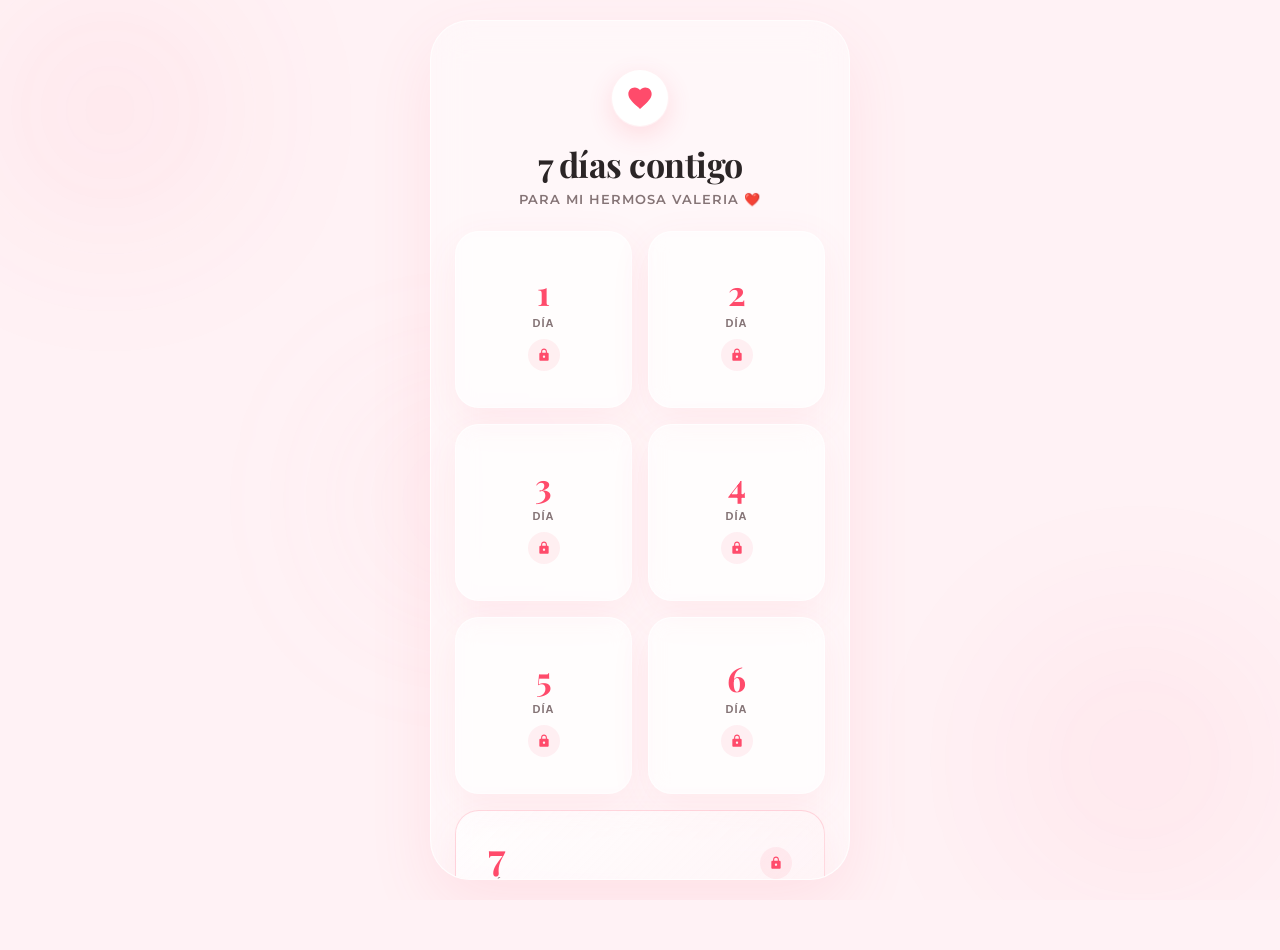
==== index.html @ 5f26fb50 "intento de despliegue" ====
<!DOCTYPE html>
<html lang="es">
<head>
    <meta charset="UTF-8">
    <meta name="viewport" content="width=device-width, initial-scale=1.0, maximum-scale=1.0, user-scalable=no">
    <meta name="description" content="Un rincón especial de 7 días contigo para mi hermosa Valeria. Un viaje lleno de amor, recuerdos y detalles mágicos.">
    <title>7 Días Contigo - Para Valeria ❤️</title>
    
    <!-- Google Fonts: Montserrat para texto limpio, Playfair Display para títulos elegantes, Dancing Script para toque manuscrito romántico -->
    <link rel="preconnect" href="https://fonts.googleapis.com">
    <link rel="preconnect" href="https://fonts.gstatic.com" crossorigin>
    <link href="https://fonts.googleapis.com/css2?family=Dancing+Script:wght@500;700&family=Montserrat:wght@300;400;500;600;700&family=Playfair+Display:ital,wght@0,500;0,700;1,400&display=swap" rel="stylesheet">
    
    <!-- Estilos CSS -->
    <link rel="stylesheet" href="amor.css">
</head>
<body>
    <!-- Efectos decorativos de fondo (brumas y luces de ambiente romántico) -->
    <div class="bg-glow bg-glow-1"></div>
    <div class="bg-glow bg-glow-2"></div>
    <div class="bg-glow bg-glow-3"></div>

    <!-- Contenedor Principal (Simula un dispositivo iPhone/Android centrado en pantallas de PC) -->
    <main class="app-container" id="app-container">
        
        <!-- VISTA PRINCIPAL: MENÚ DE TARJETAS -->
        <section id="main-view" class="view active">
            <!-- Encabezado Principal -->
            <header class="app-header">
                <div class="header-heart-badge" id="header-heart-trigger">
                    <svg viewBox="0 0 24 24" class="pulse-heart" aria-label="Corazón palpitante">
                        <path d="M12 21.35l-1.45-1.32C5.4 15.36 2 12.28 2 8.5 2 5.42 4.42 3 7.5 3c1.74 0 3.41.81 4.5 2.09C13.09 3.81 14.76 3 16.5 3 19.58 3 22 5.42 22 8.5c0 3.78-3.4 6.86-8.55 11.54L12 21.35z"/>
                    </svg>
                </div>
                <h1 class="app-title">7 días contigo</h1>
                <p class="app-subtitle">Para mi hermosa Valeria ❤️</p>
            </header>

            <!-- Cuadrícula de Tarjetas de los Días -->
            <div class="days-grid" id="days-grid">
                <!-- Las tarjetas se generan o controlan desde app.js para gestionar el desbloqueo -->
                
                <!-- Tarjeta Día 1 -->
                <button class="day-card" data-day="1" id="card-day-1" aria-label="Abrir Día 1">
                    <span class="day-number">1</span>
                    <span class="day-label">Día</span>
                    <div class="lock-indicator">
                        <svg viewBox="0 0 24 24" class="icon-lock">
                            <path d="M18 8h-1V6c0-2.76-2.24-5-5-5S7 3.24 7 6v2H6c-1.1 0-2 .9-2 2v10c0 1.1.9 2 2 2h12c1.1 0 2-.9 2-2V10c0-1.1-.9-2-2-2zm-6 9c-1.1 0-2-.9-2-2s.9-2 2-2 2 .9 2 2-.9 2-2 2zm3.1-9H8.9V6c0-1.71 1.39-3.1 3.1-3.1 1.71 0 3.1 1.39 3.1 3.1v2z"/>
                        </svg>
                    </div>
                </button>

                <!-- Tarjeta Día 2 -->
                <button class="day-card" data-day="2" id="card-day-2" aria-label="Abrir Día 2">
                    <span class="day-number">2</span>
                    <span class="day-label">Día</span>
                    <div class="lock-indicator">
                        <svg viewBox="0 0 24 24" class="icon-lock">
                            <path d="M18 8h-1V6c0-2.76-2.24-5-5-5S7 3.24 7 6v2H6c-1.1 0-2 .9-2 2v10c0 1.1.9 2 2 2h12c1.1 0 2-.9 2-2V10c0-1.1-.9-2-2-2zm-6 9c-1.1 0-2-.9-2-2s.9-2 2-2 2 .9 2 2-.9 2-2 2zm3.1-9H8.9V6c0-1.71 1.39-3.1 3.1-3.1 1.71 0 3.1 1.39 3.1 3.1v2z"/>
                        </svg>
                    </div>
                </button>

                <!-- Tarjeta Día 3 -->
                <button class="day-card" data-day="3" id="card-day-3" aria-label="Abrir Día 3">
                    <span class="day-number">3</span>
                    <span class="day-label">Día</span>
                    <div class="lock-indicator">
                        <svg viewBox="0 0 24 24" class="icon-lock">
                            <path d="M18 8h-1V6c0-2.76-2.24-5-5-5S7 3.24 7 6v2H6c-1.1 0-2 .9-2 2v10c0 1.1.9 2 2 2h12c1.1 0 2-.9 2-2V10c0-1.1-.9-2-2-2zm-6 9c-1.1 0-2-.9-2-2s.9-2 2-2 2 .9 2 2-.9 2-2 2zm3.1-9H8.9V6c0-1.71 1.39-3.1 3.1-3.1 1.71 0 3.1 1.39 3.1 3.1v2z"/>
                        </svg>
                    </div>
                </button>

                <!-- Tarjeta Día 4 -->
                <button class="day-card" data-day="4" id="card-day-4" aria-label="Abrir Día 4">
                    <span class="day-number">4</span>
                    <span class="day-label">Día</span>
                    <div class="lock-indicator">
                        <svg viewBox="0 0 24 24" class="icon-lock">
                            <path d="M18 8h-1V6c0-2.76-2.24-5-5-5S7 3.24 7 6v2H6c-1.1 0-2 .9-2 2v10c0 1.1.9 2 2 2h12c1.1 0 2-.9 2-2V10c0-1.1-.9-2-2-2zm-6 9c-1.1 0-2-.9-2-2s.9-2 2-2 2 .9 2 2-.9 2-2 2zm3.1-9H8.9V6c0-1.71 1.39-3.1 3.1-3.1 1.71 0 3.1 1.39 3.1 3.1v2z"/>
                        </svg>
                    </div>
                </button>

                <!-- Tarjeta Día 5 -->
                <button class="day-card" data-day="5" id="card-day-5" aria-label="Abrir Día 5">
                    <span class="day-number">5</span>
                    <span class="day-label">Día</span>
                    <div class="lock-indicator">
                        <svg viewBox="0 0 24 24" class="icon-lock">
                            <path d="M18 8h-1V6c0-2.76-2.24-5-5-5S7 3.24 7 6v2H6c-1.1 0-2 .9-2 2v10c0 1.1.9 2 2 2h12c1.1 0 2-.9 2-2V10c0-1.1-.9-2-2-2zm-6 9c-1.1 0-2-.9-2-2s.9-2 2-2 2 .9 2 2-.9 2-2 2zm3.1-9H8.9V6c0-1.71 1.39-3.1 3.1-3.1 1.71 0 3.1 1.39 3.1 3.1v2z"/>
                        </svg>
                    </div>
                </button>

                <!-- Tarjeta Día 6 -->
                <button class="day-card" data-day="6" id="card-day-6" aria-label="Abrir Día 6">
                    <span class="day-number">6</span>
                    <span class="day-label">Día</span>
                    <div class="lock-indicator">
                        <svg viewBox="0 0 24 24" class="icon-lock">
                            <path d="M18 8h-1V6c0-2.76-2.24-5-5-5S7 3.24 7 6v2H6c-1.1 0-2 .9-2 2v10c0 1.1.9 2 2 2h12c1.1 0 2-.9 2-2V10c0-1.1-.9-2-2-2zm-6 9c-1.1 0-2-.9-2-2s.9-2 2-2 2 .9 2 2-.9 2-2 2zm3.1-9H8.9V6c0-1.71 1.39-3.1 3.1-3.1 1.71 0 3.1 1.39 3.1 3.1v2z"/>
                        </svg>
                    </div>
                </button>

                <!-- Tarjeta Día 7 (Diseño destacado de cierre) -->
                <button class="day-card day-card-featured" data-day="7" id="card-day-7" aria-label="Abrir Día Final">
                    <div class="featured-content">
                        <span class="day-number">7</span>
                        <span class="day-label">Día Final</span>
                    </div>
                    <div class="lock-indicator">
                        <svg viewBox="0 0 24 24" class="icon-lock">
                            <path d="M18 8h-1V6c0-2.76-2.24-5-5-5S7 3.24 7 6v2H6c-1.1 0-2 .9-2 2v10c0 1.1.9 2 2 2h12c1.1 0 2-.9 2-2V10c0-1.1-.9-2-2-2zm-6 9c-1.1 0-2-.9-2-2s.9-2 2-2 2 .9 2 2-.9 2-2 2zm3.1-9H8.9V6c0-1.71 1.39-3.1 3.1-3.1 1.71 0 3.1 1.39 3.1 3.1v2z"/>
                        </svg>
                    </div>
                </button>
            </div>

            <!-- Pie de página romántico -->
            <footer class="main-footer">
                <span>Hecho con ❤️ para ti</span>
            </footer>
        </section>

        <!-- SECCIONES PARA CADA DÍA (SISTEMA SPA) -->
        
        <!-- Día 1 -->
        <section id="day-1" class="view day-view" aria-labelledby="title-day-1">
            <header class="day-header">
                <button class="btn-back" data-target="main-view" aria-label="Volver al menú">
                    <svg viewBox="0 0 24 24" class="icon-chevron">
                        <path d="M15.41 7.41L14 6l-6 6 6 6 1.41-1.41L10.83 12z"/>
                    </svg>
                    <span>Volver</span>
                </button>
                <div class="day-header-number">Día 1</div>
            </header>
            <div class="day-content">
                <div class="glass-card">
                    <div class="decorative-heart">❤️</div>
                    <h2 class="day-content-title" id="title-day-1">Día 1</h2>
                    
                    <!-- Contenedor preparado para contenido futuro -->
                    <div class="custom-content">
                        <p class="quiz-intro">Responde bien las preguntas 💕</p>

                        <div class="quiz-question" data-question="1">
                            <p class="quiz-pregunta">1. ¿Qué día empezamos a hablar por Instagram?</p>
                            <div class="quiz-opciones">
                                <button class="quiz-option" data-value="a">A) 15 de junio</button>
                                <button class="quiz-option" data-value="b">B) 22 de mayo</button>
                                <button class="quiz-option" data-value="c">C) 3 de abril</button>
                            </div>
                        </div>

                        <div class="quiz-question" data-question="2">
                            <p class="quiz-pregunta">2. ¿Cómo se llama mi prima pequeña?</p>
                            <div class="quiz-opciones">
                                <button class="quiz-option" data-value="a">A) María</button>
                                <button class="quiz-option" data-value="b">B) Laura</button>
                                <button class="quiz-option" data-value="c">C) Sofía</button>
                            </div>
                        </div>

                        <div class="quiz-question" data-question="3">
                            <p class="quiz-pregunta">3. ¿Cuál es mi comida favorita?</p>
                            <div class="quiz-opciones">
                                <button class="quiz-option" data-value="a">A) Paella</button>
                                <button class="quiz-option" data-value="b">B) Cocido</button>
                                <button class="quiz-option" data-value="c">C) Pizza</button>
                            </div>
                        </div>

                        <div class="quiz-mensaje" id="quiz-mensaje"></div>
                    </div>
                </div>
            </div>
        </section>

        <!-- Día 2 -->
        <section id="day-2" class="view day-view" aria-labelledby="title-day-2">
            <header class="day-header">
                <button class="btn-back" data-target="main-view" aria-label="Volver al menú">
                    <svg viewBox="0 0 24 24" class="icon-chevron">
                        <path d="M15.41 7.41L14 6l-6 6 6 6 1.41-1.41L10.83 12z"/>
                    </svg>
                    <span>Volver</span>
                </button>
                <div class="day-header-number">Día 2</div>
            </header>
            <div class="day-content">
                <div class="glass-card">
                    <div class="decorative-heart">💖</div>
                    <h2 class="day-content-title" id="title-day-2">Día 2</h2>
                    <div class="custom-content">
                        <p class="game-intro">Atrapa 20 corazones 💕</p>
                        <div class="catch-game" id="catch-game">
                            <div class="game-stats">
                                <span class="game-label">Puntos:</span>
                                <span class="game-score" id="game-score">0</span>
                                <span class="game-label">Meta: 20</span>
                            </div>
                            <div class="game-area" id="game-area"></div>
                            <button class="game-start-btn" id="game-start-btn">¡Empezar! 💕</button>
                            <div class="game-result" id="game-result"></div>
                        </div>
                    </div>
                </div>
            </div>
        </section>

        <!-- Día 3 -->
        <section id="day-3" class="view day-view" aria-labelledby="title-day-3">
            <header class="day-header">
                <button class="btn-back" data-target="main-view" aria-label="Volver al menú">
                    <svg viewBox="0 0 24 24" class="icon-chevron">
                        <path d="M15.41 7.41L14 6l-6 6 6 6 1.41-1.41L10.83 12z"/>
                    </svg>
                    <span>Volver</span>
                </button>
                <div class="day-header-number">Día 3</div>
            </header>
            <div class="day-content">
                <div class="glass-card">
                    <div class="decorative-heart">💝</div>
                    <h2 class="day-content-title" id="title-day-3">Día 3</h2>
                    <div class="custom-content">
                        <p class="codigo-intro">🔐 Código Secreto</p>
                        <p class="codigo-hint">La primera letra de cada emoji forma una frase...</p>
                        <div class="codigo-emojis">
                            <div class="codigo-grupo">
                                <span class="codigo-emoji">🐯</span>
                                <span class="codigo-emoji">🌟</span>
                            </div>
                            <div class="codigo-grupo">
                                <span class="codigo-emoji">🦅</span>
                                <span class="codigo-emoji">🐵</span>
                                <span class="codigo-emoji">🐻</span>
                            </div>
                            <div class="codigo-grupo">
                                <span class="codigo-emoji">🐵</span>
                                <span class="codigo-emoji">🦄</span>
                                <span class="codigo-emoji">🐪</span>
                                <span class="codigo-emoji">🦛</span>
                                <span class="codigo-emoji">🐻</span>
                            </div>
                            <div class="codigo-grupo">
                                <span class="codigo-emoji">🐵</span>
                                <span class="codigo-emoji">🦎</span>
                            </div>
                            <div class="codigo-grupo">
                                <span class="codigo-emoji">🐄</span>
                                <span class="codigo-emoji">🦎</span>
                                <span class="codigo-emoji">🐉</span>
                                <span class="codigo-emoji">🦅</span>
                            </div>
                        </div>
                        <div class="codigo-input-wrapper">
                            <input type="text" class="codigo-input" id="codigo-input" placeholder="Escribe la frase secreta..." autocomplete="off">
                            <button class="codigo-btn" id="codigo-btn">Descifrar 🔓</button>
                        </div>
                        <button class="codigo-pista" id="codigo-pista">💡 Pista</button>
                        <div class="codigo-feedback" id="codigo-feedback"></div>
                    </div>
                </div>
            </div>
        </section>

        <!-- Día 4 -->
        <section id="day-4" class="view day-view" aria-labelledby="title-day-4">
            <header class="day-header">
                <button class="btn-back" data-target="main-view" aria-label="Volver al menú">
                    <svg viewBox="0 0 24 24" class="icon-chevron">
                        <path d="M15.41 7.41L14 6l-6 6 6 6 1.41-1.41L10.83 12z"/>
                    </svg>
                    <span>Volver</span>
                </button>
                <div class="day-header-number">Día 4</div>
            </header>
            <div class="day-content">
                <div class="glass-card">
                    <div class="decorative-heart">💕</div>
                    <h2 class="day-content-title" id="title-day-4">Día 4</h2>
                    <div class="custom-content">
                        <p class="puzzle-intro">🧩 Arma el puzzle</p>
                        <p class="puzzle-hint">Toca una pieza y luego otra para intercambiarlas</p>
                        <div class="puzzle-wrapper">
                            <div class="puzzle-grid" id="puzzle-grid"></div>
                        </div>
                        <div class="puzzle-bar">
                            <span class="puzzle-moves" id="puzzle-moves">Movimientos: 0</span>
                            <button class="puzzle-reset" id="puzzle-reset">🔀 Revolver</button>
                        </div>
                        <div class="puzzle-complete" id="puzzle-complete">
                            🎉 Muy bien hecho amor
                        </div>
                    </div>
                </div>
            </div>
        </section>

        <!-- Día 5 -->
        <section id="day-5" class="view day-view" aria-labelledby="title-day-5">
            <header class="day-header">
                <button class="btn-back" data-target="main-view" aria-label="Volver al menú">
                    <svg viewBox="0 0 24 24" class="icon-chevron">
                        <path d="M15.41 7.41L14 6l-6 6 6 6 1.41-1.41L10.83 12z"/>
                    </svg>
                    <span>Volver</span>
                </button>
                <div class="day-header-number">Día 5</div>
            </header>
            <div class="day-content">
                <div class="glass-card">
                    <div class="decorative-heart">💞</div>
                    <h2 class="day-content-title" id="title-day-5">Día 5</h2>
                    <div class="custom-content">
                        <p class="acertijo-titulo">🌉 El puente invisible</p>
                        <div class="acertijo-texto">
                            <p>Hay un puente entre dos personas que no se puede ver ni tocar.</p>
                            <p>Cuanto más se cruza, más fuerte se vuelve.</p>
                            <p>Si uno deja de usarlo, empieza a romperse poco a poco.</p>
                            <p>No importa la distancia, los kilómetros o el tiempo: si el puente sigue vivo, las dos personas permanecen unidas.</p>
                            <p>Nosotros lo cruzamos todos los días, incluso cuando estamos enfadados.</p>
                            <p class="acertijo-pregunta">¿Qué es?</p>
                        </div>
                        <div class="acertijo-pistas" id="acertijo-pistas">
                            <button class="acertijo-pista-btn" data-pista="1">🔍 Pista 1</button>
                            <button class="acertijo-pista-btn" data-pista="2">🔍 Pista 2</button>
                            <button class="acertijo-pista-btn" data-pista="3">🔍 Pista 3</button>
                        </div>
                        <div class="acertijo-pista-texto" id="acertijo-pista-texto"></div>
                        <div class="acertijo-input-wrapper">
                            <input type="text" class="acertijo-input" id="acertijo-input" placeholder="Escribe la respuesta..." autocomplete="off">
                            <button class="acertijo-btn" id="acertijo-btn">Responder</button>
                        </div>
                        <div class="acertijo-feedback" id="acertijo-feedback"></div>
                    </div>
                </div>
            </div>
        </section>

        <!-- Día 6 -->
        <section id="day-6" class="view day-view" aria-labelledby="title-day-6">
            <header class="day-header">
                <button class="btn-back" data-target="main-view" aria-label="Volver al menú">
                    <svg viewBox="0 0 24 24" class="icon-chevron">
                        <path d="M15.41 7.41L14 6l-6 6 6 6 1.41-1.41L10.83 12z"/>
                    </svg>
                    <span>Volver</span>
                </button>
                <div class="day-header-number">Día 6</div>
            </header>
            <div class="day-content">
                <div class="glass-card">
                    <div class="decorative-heart">💘</div>
                    <h2 class="day-content-title" id="title-day-6">Día 6</h2>
                    <div class="custom-content">
                        <p class="vf-intro">Verdadero o Falso 💭</p>
                        <p class="vf-sub">Selecciona V o F en cada afirmación</p>
                        <div class="vf-lista" id="vf-lista"></div>
                        <div class="vf-resultado" id="vf-resultado"></div>
                    </div>
                </div>
            </div>
        </section>

        <!-- Día 7 -->
        <section id="day-7" class="view day-view" aria-labelledby="title-day-7">
            <header class="day-header">
                <button class="btn-back" data-target="main-view" aria-label="Volver al menú">
                    <svg viewBox="0 0 24 24" class="icon-chevron">
                        <path d="M15.41 7.41L14 6l-6 6 6 6 1.41-1.41L10.83 12z"/>
                    </svg>
                    <span>Volver</span>
                </button>
                <div class="day-header-number">Día 7</div>
            </header>
            <div class="day-content">
                <div class="glass-card">
                    <div class="decorative-heart animate-spin-slow">🌸</div>
                    <h2 class="day-content-title" id="title-day-7">Día Final</h2>
                    <div class="custom-content">
                        <p class="maze-intro">🏰 El Laberinto</p>
                        <p class="maze-sub">Encuentra la salida correcta — solo una de las tres es la buena</p>
                        <div class="maze-wrapper">
                            <div class="maze-grid" id="maze-grid"></div>
                            <div class="maze-controls">
                                <div class="maze-row">
                                    <button class="maze-btn" id="maze-up">↑</button>
                                </div>
                                <div class="maze-row">
                                    <button class="maze-btn" id="maze-left">←</button>
                                    <button class="maze-btn" id="maze-down">↓</button>
                                    <button class="maze-btn" id="maze-right">→</button>
                                </div>
                            </div>
                        </div>
                        <div class="maze-resultado" id="maze-resultado"></div>
                        <button class="maze-reintentar" id="maze-reintentar">🔄 Volver a empezar</button>
                    </div>
                </div>
            </div>
        </section>

        <!-- Cartas de cada día -->
        <section id="carta-1" class="view day-view" aria-labelledby="title-carta-1">
            <header class="day-header">
                <button class="btn-back" data-target="main-view" aria-label="Volver al menú">
                    <svg viewBox="0 0 24 24" class="icon-chevron"><path d="M15.41 7.41L14 6l-6 6 6 6 1.41-1.41L10.83 12z"/></svg>
                    <span>Volver</span>
                </button>
                <div class="day-header-number">Carta</div>
            </header>
            <div class="day-content">
                <div class="glass-card">
                    <div class="decorative-heart">💌</div>
                    <h2 class="day-content-title" id="title-carta-1">El Comienzo</h2>
                    <div class="custom-content carta-contenido"></div>
                </div>
            </div>
        </section>

        <section id="carta-2" class="view day-view" aria-labelledby="title-carta-2">
            <header class="day-header">
                <button class="btn-back" data-target="main-view" aria-label="Volver al menú">
                    <svg viewBox="0 0 24 24" class="icon-chevron"><path d="M15.41 7.41L14 6l-6 6 6 6 1.41-1.41L10.83 12z"/></svg>
                    <span>Volver</span>
                </button>
                <div class="day-header-number">Carta</div>
            </header>
            <div class="day-content">
                <div class="glass-card">
                    <div class="decorative-heart">💌</div>
                    <h2 class="day-content-title" id="title-carta-2">Día 2</h2>
                    <div class="custom-content carta-contenido"></div>
                </div>
            </div>
        </section>

        <section id="carta-3" class="view day-view" aria-labelledby="title-carta-3">
            <header class="day-header">
                <button class="btn-back" data-target="main-view" aria-label="Volver al menú">
                    <svg viewBox="0 0 24 24" class="icon-chevron"><path d="M15.41 7.41L14 6l-6 6 6 6 1.41-1.41L10.83 12z"/></svg>
                    <span>Volver</span>
                </button>
                <div class="day-header-number">Carta</div>
            </header>
            <div class="day-content">
                <div class="glass-card">
                    <div class="decorative-heart">💌</div>
                    <h2 class="day-content-title" id="title-carta-3">Día 3</h2>
                    <div class="custom-content carta-contenido"></div>
                </div>
            </div>
        </section>

        <section id="carta-4" class="view day-view" aria-labelledby="title-carta-4">
            <header class="day-header">
                <button class="btn-back" data-target="main-view" aria-label="Volver al menú">
                    <svg viewBox="0 0 24 24" class="icon-chevron"><path d="M15.41 7.41L14 6l-6 6 6 6 1.41-1.41L10.83 12z"/></svg>
                    <span>Volver</span>
                </button>
                <div class="day-header-number">Carta</div>
            </header>
            <div class="day-content">
                <div class="glass-card">
                    <div class="decorative-heart">💌</div>
                    <h2 class="day-content-title" id="title-carta-4">Día 4</h2>
                    <div class="custom-content carta-contenido"></div>
                </div>
            </div>
        </section>

        <section id="carta-5" class="view day-view" aria-labelledby="title-carta-5">
            <header class="day-header">
                <button class="btn-back" data-target="main-view" aria-label="Volver al menú">
                    <svg viewBox="0 0 24 24" class="icon-chevron"><path d="M15.41 7.41L14 6l-6 6 6 6 1.41-1.41L10.83 12z"/></svg>
                    <span>Volver</span>
                </button>
                <div class="day-header-number">Carta</div>
            </header>
            <div class="day-content">
                <div class="glass-card">
                    <div class="decorative-heart">💌</div>
                    <h2 class="day-content-title" id="title-carta-5">Día 5</h2>
                    <div class="custom-content carta-contenido"></div>
                </div>
            </div>
        </section>

        <section id="carta-6" class="view day-view" aria-labelledby="title-carta-6">
            <header class="day-header">
                <button class="btn-back" data-target="main-view" aria-label="Volver al menú">
                    <svg viewBox="0 0 24 24" class="icon-chevron"><path d="M15.41 7.41L14 6l-6 6 6 6 1.41-1.41L10.83 12z"/></svg>
                    <span>Volver</span>
                </button>
                <div class="day-header-number">Carta</div>
            </header>
            <div class="day-content">
                <div class="glass-card">
                    <div class="decorative-heart">💌</div>
                    <h2 class="day-content-title" id="title-carta-6">Día 6</h2>
                    <div class="custom-content carta-contenido"></div>
                </div>
            </div>
        </section>

        <section id="carta-7" class="view day-view" aria-labelledby="title-carta-7">
            <header class="day-header">
                <button class="btn-back" data-target="main-view" aria-label="Volver al menú">
                    <svg viewBox="0 0 24 24" class="icon-chevron"><path d="M15.41 7.41L14 6l-6 6 6 6 1.41-1.41L10.83 12z"/></svg>
                    <span>Volver</span>
                </button>
                <div class="day-header-number">Carta</div>
            </header>
            <div class="day-content">
                <div class="glass-card">
                    <div class="decorative-heart">💌</div>
                    <h2 class="day-content-title" id="title-carta-7">Día 7</h2>
                    <div class="custom-content carta-contenido"></div>
                </div>
            </div>
        </section>

    </main>

    <!-- Modal de Contraseña para desbloquear días -->
    <div class="password-overlay" id="password-overlay">
        <div class="password-modal" id="password-modal">
            <button class="password-close" id="password-close" aria-label="Cerrar">✕</button>
            <div class="password-heart-icon">🔐</div>
            <h3 class="password-title">Día <span id="password-day-number">1</span></h3>
            <p class="password-subtitle">Escribe la contraseña secreta para desbloquear este día</p>
            <div class="password-input-wrapper">
                <input type="password" class="password-input" id="password-input" placeholder="Contraseña..." autocomplete="off" />
                <button class="password-toggle" id="password-toggle" aria-label="Mostrar contraseña">
                    <svg viewBox="0 0 24 24" width="20" height="20"><path d="M12 4.5C7 4.5 2.73 7.61 1 12c1.73 4.39 6 7.5 11 7.5s9.27-3.11 11-7.5c-1.73-4.39-6-7.5-11-7.5zM12 17c-2.76 0-5-2.24-5-5s2.24-5 5-5 5 2.24 5 5-2.24 5-5 5zm0-8c-1.66 0-3 1.34-3 3s1.34 3 3 3 3-1.34 3-3-1.34-3-3-3z" fill="currentColor"/></svg>
                </button>
            </div>
            <p class="password-error" id="password-error">Contraseña incorrecta 💔</p>
            <button class="password-submit" id="password-submit">Desbloquear ❤️</button>
        </div>
    </div>

    <!-- Partículas globales flotando en el fondo del body -->
    <div class="floating-hearts-container" id="floating-hearts-container"></div>

    <!-- Scripts de la Aplicación -->
    <script src="amor.js"></script>
</body>
</html>
---- amor.css ----
/* ==========================================================================
   SISTEMA DE DISEÑO - "7 DÍAS CONTIGO"
   ========================================================================== */

:root {
    /* Paleta de Colores Romántica y Delicada */
    --bg-primary: #fff2f5;       /* Rosa blanquecino ultra suave */
    --bg-secondary: #ffffff;     /* Blanco puro */
    --primary-color: #ff4b6b;    /* Rosa coral/rojo romántico principal */
    --primary-hover: #e03b57;
    --accent-red: #ff2a55;       /* Rojo acento para candados y detalles */
    --text-main: #2b2526;        /* Negro suave, menos agresivo que #000 */
    --text-muted: #857476;       /* Gris con matiz rosa */
    
    /* Configuración Glassmorphism Premium */
    --glass-bg: rgba(255, 255, 255, 0.5);
    --glass-border: rgba(255, 255, 255, 0.7);
    --glass-shadow: 0 12px 40px rgba(255, 75, 107, 0.08);
    
    /* Tipografía */
    --font-title: 'Playfair Display', Georgia, serif;
    --font-sans: 'Montserrat', -apple-system, BlinkMacSystemFont, "Segoe UI", Roboto, sans-serif;
    --font-handwritten: 'Dancing Script', cursive, Georgia, serif;
    
    /* Transiciones fluidas */
    --transition-bounce: all 0.4s cubic-bezier(0.175, 0.885, 0.32, 1.275);
    --transition-smooth: all 0.3s cubic-bezier(0.25, 0.8, 0.25, 1);
}

/* Reset y Normalización de Estilos */
* {
    box-sizing: border-box;
    margin: 0;
    padding: 0;
    -webkit-tap-highlight-color: transparent; /* Elimina destello de selección azul en iOS */
}

html, body {
    width: 100%;
    height: 100%;
    overflow: hidden;
}

body {
    font-family: var(--font-sans);
    background-color: var(--bg-primary);
    color: var(--text-main);
    min-height: 100vh;
    min-height: -webkit-fill-available; /* Corrección de altura para Safari móvil */
    display: flex;
    justify-content: center;
    align-items: center;
    position: relative;
}

/* ==========================================================================
   EFECTOS DE FONDO AMBIENTE (BRUMAS Y CORAZONES FLOTANTES)
   ========================================================================== */

.bg-glow {
    position: absolute;
    border-radius: 50%;
    filter: blur(90px);
    z-index: 0;
    pointer-events: none;
    opacity: 0.6;
    animation: floatGlow 15s infinite alternate ease-in-out;
}

.bg-glow-1 {
    width: 320px;
    height: 320px;
    background: radial-gradient(circle, rgba(255, 75, 107, 0.22) 0%, rgba(255, 255, 255, 0) 70%);
    top: -50px;
    left: -50px;
}

.bg-glow-2 {
    width: 380px;
    height: 380px;
    background: radial-gradient(circle, rgba(255, 42, 85, 0.16) 0%, rgba(255, 255, 255, 0) 70%);
    bottom: -50px;
    right: -50px;
    animation-delay: -7s;
}

.bg-glow-3 {
    width: 280px;
    height: 280px;
    background: radial-gradient(circle, rgba(255, 182, 193, 0.25) 0%, rgba(255, 255, 255, 0) 70%);
    top: 40%;
    left: 25%;
    animation-delay: -3s;
}

@keyframes floatGlow {
    0% { transform: translate(0, 0) scale(1); }
    100% { transform: translate(40px, 30px) scale(1.15); }
}

/* Contenedor de corazones flotantes continuos en el fondo */
.floating-hearts-container {
    position: absolute;
    top: 0;
    left: 0;
    width: 100%;
    height: 100%;
    overflow: hidden;
    pointer-events: none;
    z-index: 0;
}

.floating-heart {
    position: absolute;
    bottom: -40px;
    color: rgba(255, 75, 107, 0.12);
    font-size: 18px;
    user-select: none;
    pointer-events: none;
    animation: floatUp 8s infinite linear;
}

@keyframes floatUp {
    0% {
        transform: translateY(0) rotate(0deg) scale(0.8);
        opacity: 0;
    }
    15% {
        opacity: 0.7;
    }
    85% {
        opacity: 0.7;
    }
    100% {
        transform: translateY(-110vh) rotate(360deg) scale(1.3);
        opacity: 0;
    }
}

/* ==========================================================================
   CONTENEDOR DE LA APLICACIÓN (DISEÑO MÓVIL Y RESPONSIVE)
   ========================================================================== */

.app-container {
    width: 100%;
    max-width: 420px; /* Ancho máximo ideal para emular iPhone */
    height: 100%;
    max-height: 860px; /* Altura máxima para conservar proporción en escritorio */
    background: rgba(255, 255, 255, 0.4);
    backdrop-filter: blur(20px);
    -webkit-backdrop-filter: blur(20px);
    border-radius: 40px;
    border: 1px solid var(--glass-border);
    box-shadow: 0 24px 64px rgba(255, 75, 107, 0.1);
    overflow: hidden;
    position: relative;
    z-index: 1;
    display: flex;
    flex-direction: column;
    transition: var(--transition-smooth);
}

/* Adaptación responsiva para móviles reales */
@media (max-width: 480px) {
    .app-container {
        max-width: 100%;
        height: 100vh;
        max-height: 100%;
        border-radius: 0;
        border: none;
    }
}

/* ==========================================================================
   SISTEMA DE NAVEGACIÓN SPA
   ========================================================================== */

.view {
    position: absolute;
    top: 0;
    left: 0;
    width: 100%;
    height: 100%;
    display: flex;
    flex-direction: column;
    padding: 24px;
    overflow-y: auto;
    -webkit-overflow-scrolling: touch; /* Scroll suave en iOS */
    
    /* Estado inactivo: Oculto a la derecha */
    opacity: 0;
    transform: translateX(100%);
    pointer-events: none;
    transition: transform 0.45s cubic-bezier(0.16, 1, 0.3, 1), opacity 0.45s ease;
    z-index: 1;
}

/* Vista activa: Visible en el centro */
.view.active {
    opacity: 1;
    transform: translateX(0);
    pointer-events: auto;
    z-index: 2;
}

/* Vista saliendo hacia la izquierda (Efecto profundidad nativo de iOS) */
.view.slide-out {
    opacity: 0;
    transform: translateX(-30%) scale(0.96);
    pointer-events: none;
    z-index: 1;
}

/* ==========================================================================
   VISTA PRINCIPAL (MENÚ DE TARJETAS)
   ========================================================================== */

.app-header {
    text-align: center;
    margin-top: 24px;
    margin-bottom: 24px;
    display: flex;
    flex-direction: column;
    align-items: center;
}

.header-heart-badge {
    width: 58px;
    height: 58px;
    background: white;
    border-radius: 50%;
    display: inline-flex;
    justify-content: center;
    align-items: center;
    margin-bottom: 14px;
    box-shadow: 0 8px 24px rgba(255, 75, 107, 0.16);
    border: 1px solid rgba(255, 75, 107, 0.08);
    cursor: pointer;
    transition: var(--transition-bounce);
}

.header-heart-badge:active {
    transform: scale(0.9);
}

.pulse-heart {
    width: 28px;
    height: 28px;
    fill: var(--primary-color);
    animation: heartBeat 2s infinite ease-in-out;
}

@keyframes heartBeat {
    0%, 100% { transform: scale(1); }
    15% { transform: scale(1.15); }
    30% { transform: scale(1.05); }
    45% { transform: scale(1.2); }
}

.app-title {
    font-family: var(--font-title);
    font-size: 34px;
    font-weight: 700;
    color: var(--text-main);
    letter-spacing: -0.5px;
    margin-bottom: 4px;
}

.app-subtitle {
    font-size: 13px;
    font-weight: 600;
    color: var(--text-muted);
    letter-spacing: 1px;
    text-transform: uppercase;
}

/* Cuadrícula de Tarjetas */
.days-grid {
    display: grid;
    grid-template-columns: repeat(2, 1fr);
    gap: 16px;
    flex-grow: 1;
    margin-bottom: 16px;
}

/* Tarjeta Base de Día */
.day-card {
    background: var(--glass-bg);
    backdrop-filter: blur(10px);
    -webkit-backdrop-filter: blur(10px);
    border: 1px solid var(--glass-border);
    border-radius: 24px;
    padding: 20px 16px;
    display: flex;
    flex-direction: column;
    align-items: center;
    justify-content: center;
    position: relative;
    cursor: pointer;
    box-shadow: var(--glass-shadow);
    transition: var(--transition-bounce);
    aspect-ratio: 1 / 1;
    outline: none;
}

.day-card:hover {
    transform: translateY(-4px) rotate(1deg);
    background: rgba(255, 255, 255, 0.65);
    box-shadow: 0 16px 36px rgba(255, 75, 107, 0.16);
    border-color: rgba(255, 75, 107, 0.25);
}

.day-card:active {
    transform: scale(0.94);
    background: rgba(255, 255, 255, 0.85);
}

/* Tarjeta Destacada del Día 7 */
.day-card-featured {
    grid-column: span 2;
    aspect-ratio: auto;
    height: 106px;
    flex-direction: row;
    justify-content: space-between;
    padding: 0 32px;
    background: linear-gradient(135deg, rgba(255, 255, 255, 0.6) 0%, rgba(255, 242, 245, 0.8) 100%);
    border: 1px solid rgba(255, 75, 107, 0.2);
}

.day-card-featured:hover {
    transform: translateY(-4px);
    border-color: rgba(255, 75, 107, 0.35);
}

.day-card-featured .featured-content {
    display: flex;
    flex-direction: column;
    align-items: flex-start;
}

.day-card-featured .day-number {
    font-size: 38px;
    line-height: 1;
    margin-bottom: 2px;
}

/* Textos dentro de la Tarjeta */
.day-number {
    font-family: var(--font-title);
    font-size: 34px;
    font-weight: 700;
    color: var(--primary-color);
    margin-bottom: 2px;
    transition: var(--transition-smooth);
}

.day-label {
    font-size: 11px;
    font-weight: 600;
    text-transform: uppercase;
    color: var(--text-muted);
    letter-spacing: 1px;
}

/* Indicador e Icono de Candado */
.lock-indicator {
    margin-top: 10px;
    width: 32px;
    height: 32px;
    border-radius: 50%;
    background: rgba(255, 75, 107, 0.08);
    display: flex;
    justify-content: center;
    align-items: center;
    transition: var(--transition-bounce);
}

.day-card-featured .lock-indicator {
    margin-top: 0;
}

.icon-lock {
    width: 14px;
    height: 14px;
    fill: var(--primary-color);
    transition: var(--transition-smooth);
}

/* Tarjeta Desbloqueada (Modificaciones visuales dinámicas) */
.day-card.unlocked {
    border-color: rgba(255, 75, 107, 0.2);
}

.day-card.unlocked .day-number {
    color: var(--accent-red);
}

.day-card.unlocked .lock-indicator {
    background: rgba(255, 42, 85, 0.12);
}

.day-card.unlocked .icon-lock {
    fill: var(--accent-red);
}

/* Footer del Menú */
.main-footer {
    text-align: center;
    padding: 12px 0;
    font-size: 10px;
    color: var(--text-muted);
    font-weight: 600;
    letter-spacing: 1px;
    text-transform: uppercase;
}

/* ==========================================================================
   DISEÑO VISTAS DE DÍAS INDIVIDUALES
   ========================================================================== */

.day-header {
    display: flex;
    align-items: center;
    justify-content: space-between;
    height: 48px;
    margin-bottom: 20px;
}

.btn-back {
    background: none;
    border: none;
    outline: none;
    cursor: pointer;
    display: flex;
    align-items: center;
    color: var(--primary-color);
    font-family: var(--font-sans);
    font-size: 14px;
    font-weight: 700;
    transition: var(--transition-smooth);
    padding: 8px 14px 8px 6px;
    border-radius: 16px;
    background: rgba(255, 255, 255, 0.35);
    border: 1px solid rgba(255, 75, 107, 0.08);
}

.btn-back:hover {
    background: rgba(255, 255, 255, 0.6);
}

.btn-back:active {
    transform: translateX(-4px) scale(0.96);
    background: rgba(255, 255, 255, 0.85);
}

.icon-chevron {
    width: 20px;
    height: 20px;
    fill: currentColor;
}

.day-header-number {
    font-family: var(--font-title);
    font-size: 20px;
    font-weight: 700;
    color: var(--text-main);
    padding-right: 12px;
}

/* Contenido Principal de los Días */
.day-content {
    flex-grow: 1;
    display: flex;
    flex-direction: column;
    justify-content: center;
    align-items: center;
}

.glass-card {
    width: 100%;
    background: rgba(255, 255, 255, 0.55);
    backdrop-filter: blur(15px);
    -webkit-backdrop-filter: blur(15px);
    border: 1px solid var(--glass-border);
    border-radius: 30px;
    padding: 32px 20px;
    box-shadow: var(--glass-shadow);
    text-align: center;
    display: flex;
    flex-direction: column;
    align-items: center;
    position: relative;
    overflow-y: auto;
    max-height: 100%;
}

.decorative-heart {
    font-size: 46px;
    margin-bottom: 12px;
    display: inline-block;
    filter: drop-shadow(0 6px 12px rgba(255, 75, 107, 0.25));
    animation: floatHeart 4s infinite ease-in-out;
}

.animate-spin-slow {
    animation: pulseHeartSpin 7s infinite ease-in-out;
}

@keyframes floatHeart {
    0%, 100% { transform: translateY(0) scale(1); }
    50% { transform: translateY(-8px) scale(1.08); }
}

@keyframes pulseHeartSpin {
    0%, 100% { transform: scale(1) rotate(0deg); }
    50% { transform: scale(1.12) rotate(15deg); }
}

.day-content-title {
    font-family: var(--font-title);
    font-size: 28px;
    font-weight: 700;
    color: var(--text-main);
    margin-bottom: 16px;
}

.placeholder-text {
    font-size: 13px;
    color: var(--text-muted);
    font-weight: 600;
    letter-spacing: 0.5px;
    text-transform: uppercase;
    border: 1px dashed rgba(255, 75, 107, 0.25);
    padding: 16px 24px;
    border-radius: 18px;
    background: rgba(255, 255, 255, 0.35);
    display: inline-block;
}

/* ==========================================================================
   ESTRUCTURAS PREPARADAS PARA CONTENIDO FUTURO
   ========================================================================== */

.custom-content {
    width: 100%;
    display: flex;
    flex-direction: column;
    align-items: center;
}

/* 1. Carta de Amor (Love Letter) */
.love-letter {
    font-family: var(--font-handwritten);
    font-size: 22px;
    line-height: 1.6;
    color: #4a3839;
    text-align: left;
    white-space: pre-line;
    padding: 18px;
    border-left: 3px solid var(--primary-color);
    background: rgba(255, 255, 255, 0.45);
    border-radius: 0 20px 20px 0;
    margin: 15px 0;
    width: 100%;
    box-shadow: 0 4px 15px rgba(255, 75, 107, 0.04);
}

/* 2. Polaroid / Contenedor de Foto */
.photo-container {
    background: white;
    padding: 12px 12px 24px 12px;
    border-radius: 4px;
    box-shadow: 0 12px 28px rgba(0, 0, 0, 0.08);
    transform: rotate(-2deg);
    transition: var(--transition-bounce);
    max-width: 250px;
    margin: 20px auto;
    border: 1px solid rgba(0, 0, 0, 0.02);
}

.photo-container:hover {
    transform: rotate(2deg) scale(1.04);
    box-shadow: 0 16px 36px rgba(255, 75, 107, 0.16);
}

.polaroid-photo {
    width: 100%;
    height: auto;
    border: 1px solid #f2f2f2;
    border-radius: 2px;
    aspect-ratio: 1 / 1;
    object-fit: cover;
}

.photo-caption {
    font-family: var(--font-handwritten);
    font-size: 24px;
    font-weight: 700;
    color: var(--text-main);
    margin-top: 14px;
    text-align: center;
}

/* 3. Reproductor de Música */
.music-player {
    background: rgba(255, 255, 255, 0.65);
    border: 1px solid rgba(255, 75, 107, 0.15);
    border-radius: 22px;
    padding: 16px;
    margin: 18px 0;
    width: 100%;
    box-shadow: 0 6px 20px rgba(255, 75, 107, 0.04);
}

.song-title {
    font-size: 13px;
    font-weight: 700;
    color: var(--text-main);
    margin-bottom: 10px;
    display: flex;
    align-items: center;
    justify-content: center;
    gap: 8px;
}

audio {
    width: 100%;
    height: 38px;
    outline: none;
}

/* 4. Acertijos y Juegos */
.game-container {
    margin-top: 15px;
    width: 100%;
    display: flex;
    flex-direction: column;
    gap: 12px;
}

.game-instructions {
    font-size: 14px;
    font-weight: 600;
    color: var(--text-main);
    line-height: 1.5;
    margin-bottom: 4px;
}

.game-input {
    width: 100%;
    padding: 12px 18px;
    border-radius: 16px;
    border: 1px solid rgba(255, 75, 107, 0.25);
    outline: none;
    font-family: var(--font-sans);
    font-size: 14px;
    transition: var(--transition-smooth);
    background: rgba(255, 255, 255, 0.7);
    color: var(--text-main);
    text-align: center;
}

.game-input:focus {
    border-color: var(--primary-color);
    box-shadow: 0 0 0 3px rgba(255, 75, 107, 0.12);
    background: white;
}

.btn-submit {
    width: 100%;
    background: linear-gradient(135deg, var(--primary-color) 0%, var(--accent-red) 100%);
    color: white;
    border: none;
    padding: 13px;
    border-radius: 16px;
    font-family: var(--font-sans);
    font-size: 14px;
    font-weight: 700;
    cursor: pointer;
    box-shadow: 0 6px 18px rgba(255, 75, 107, 0.18);
    transition: var(--transition-bounce);
}

.btn-submit:hover {
    transform: translateY(-2px);
    box-shadow: 0 8px 24px rgba(255, 75, 107, 0.28);
}

.btn-submit:active {
    transform: scale(0.97);
}

/* ==========================================================================
   PARTÍCULAS TÁCTILES: EXPLOSIÓN DE CORAZONES
   ========================================================================== */

.heart-particle {
    position: absolute;
    pointer-events: none;
    font-size: 18px;
    z-index: 999;
    animation: riseAndFade 1.2s forwards cubic-bezier(0.1, 0.8, 0.3, 1);
}

@keyframes riseAndFade {
    0% {
        opacity: 1;
        transform: translate(-50%, -50%) scale(0.5);
    }
    100% {
        opacity: 0;
        transform: translate(calc(-50% + var(--tx)), calc(-50% + var(--ty))) scale(1.6);
    }
}

/* ==========================================================================
   MODAL DE CONTRASEÑA - SISTEMA DE DESBLOQUEO POR DÍA
   ========================================================================== */

.password-overlay {
    position: fixed;
    inset: 0;
    background: rgba(0, 0, 0, 0.55);
    backdrop-filter: blur(8px);
    -webkit-backdrop-filter: blur(8px);
    z-index: 5000;
    display: flex;
    align-items: center;
    justify-content: center;
    opacity: 0;
    visibility: hidden;
    transition: opacity 0.35s ease, visibility 0.35s ease;
}

.password-overlay.visible {
    opacity: 1;
    visibility: visible;
}

.password-modal {
    background: linear-gradient(145deg, rgba(255, 255, 255, 0.92), rgba(255, 240, 245, 0.95));
    backdrop-filter: blur(20px);
    -webkit-backdrop-filter: blur(20px);
    border: 1px solid rgba(255, 255, 255, 0.6);
    border-radius: 24px;
    padding: 36px 30px 30px;
    width: 88%;
    max-width: 340px;
    box-shadow:
        0 20px 60px rgba(255, 75, 107, 0.15),
        0 8px 24px rgba(0, 0, 0, 0.1),
        inset 0 1px 0 rgba(255, 255, 255, 0.8);
    text-align: center;
    position: relative;
    transform: scale(0.8) translateY(20px);
    transition: transform 0.4s cubic-bezier(0.175, 0.885, 0.32, 1.275);
}

.password-overlay.visible .password-modal {
    transform: scale(1) translateY(0);
}

.password-close {
    position: absolute;
    top: 12px;
    right: 16px;
    background: none;
    border: none;
    font-size: 18px;
    color: var(--text-muted);
    cursor: pointer;
    width: 32px;
    height: 32px;
    border-radius: 50%;
    display: flex;
    align-items: center;
    justify-content: center;
    transition: var(--transition-smooth);
}

.password-close:hover {
    background: rgba(255, 75, 107, 0.1);
    color: var(--primary-color);
}

.password-heart-icon {
    font-size: 42px;
    margin-bottom: 8px;
    animation: gentlePulse 2s ease-in-out infinite;
}

@keyframes gentlePulse {
    0%, 100% { transform: scale(1); }
    50% { transform: scale(1.1); }
}

.password-title {
    font-family: var(--font-title);
    font-size: 24px;
    color: var(--text-main);
    margin-bottom: 6px;
    font-weight: 700;
}

.password-title span {
    color: var(--primary-color);
}

.password-subtitle {
    font-family: var(--font-sans);
    font-size: 13px;
    color: var(--text-muted);
    margin-bottom: 22px;
    line-height: 1.4;
}

.password-input-wrapper {
    position: relative;
    margin-bottom: 8px;
}

.password-input {
    width: 100%;
    padding: 14px 48px 14px 18px;
    border: 2px solid rgba(255, 75, 107, 0.2);
    border-radius: 14px;
    font-family: var(--font-sans);
    font-size: 15px;
    color: var(--text-main);
    background: rgba(255, 255, 255, 0.7);
    outline: none;
    transition: border-color 0.3s ease, box-shadow 0.3s ease;
}

.password-input::placeholder {
    color: #c5a0a8;
}

.password-input:focus {
    border-color: var(--primary-color);
    box-shadow: 0 0 0 4px rgba(255, 75, 107, 0.1);
}

.password-input.error {
    border-color: #ff2a55;
    animation: shakeInput 0.5s ease;
}

@keyframes shakeInput {
    0%, 100% { transform: translateX(0); }
    15% { transform: translateX(-8px); }
    30% { transform: translateX(8px); }
    45% { transform: translateX(-6px); }
    60% { transform: translateX(6px); }
    75% { transform: translateX(-3px); }
    90% { transform: translateX(3px); }
}

.password-toggle {
    position: absolute;
    right: 6px;
    top: 50%;
    transform: translateY(-50%);
    background: none;
    border: none;
    cursor: pointer;
    color: var(--text-muted);
    padding: 8px;
    border-radius: 10px;
    display: flex;
    align-items: center;
    justify-content: center;
    transition: var(--transition-smooth);
}

.password-toggle:hover {
    color: var(--primary-color);
    background: rgba(255, 75, 107, 0.08);
}

.password-error {
    font-family: var(--font-sans);
    font-size: 13px;
    color: #ff2a55;
    margin-bottom: 16px;
    min-height: 20px;
    opacity: 0;
    transition: opacity 0.3s ease;
}

.password-error.visible {
    opacity: 1;
}

.password-submit {
    width: 100%;
    padding: 14px;
    border: none;
    border-radius: 14px;
    background: linear-gradient(135deg, var(--primary-color), var(--accent-red));
    color: white;
    font-family: var(--font-sans);
    font-size: 15px;
    font-weight: 600;
    cursor: pointer;
    letter-spacing: 0.3px;
    transition: var(--transition-bounce);
    box-shadow: 0 6px 20px rgba(255, 75, 107, 0.3);
}

.password-submit:hover {
    transform: translateY(-2px);
    box-shadow: 0 8px 28px rgba(255, 75, 107, 0.4);
}

.password-submit:active {
    transform: translateY(0) scale(0.97);
}

/* Animación de éxito al desbloquear */
@keyframes unlockSuccess {
    0% { transform: scale(1); }
    30% { transform: scale(1.15); }
    60% { transform: scale(0.95); }
    100% { transform: scale(1); }
}

.password-modal.success {
    animation: unlockSuccess 0.6s ease;
    border-color: rgba(76, 175, 80, 0.5);
    box-shadow: 0 20px 60px rgba(76, 175, 80, 0.2), 0 8px 24px rgba(0, 0, 0, 0.1);
}

/* ==========================================================================
   CUESTIONARIO DÍA 1
   ========================================================================== */

.quiz-intro {
    font-family: var(--font-handwritten);
    font-size: 24px;
    color: var(--primary-color);
    margin-bottom: 20px;
}

.quiz-question {
    width: 100%;
    margin-bottom: 20px;
    text-align: left;
}

.quiz-pregunta {
    font-size: 14px;
    font-weight: 600;
    color: var(--text-main);
    margin-bottom: 10px;
    line-height: 1.4;
}

.quiz-opciones {
    display: flex;
    flex-direction: column;
    gap: 8px;
}

.quiz-option {
    width: 100%;
    padding: 12px 16px;
    border: 2px solid rgba(255, 75, 107, 0.2);
    border-radius: 14px;
    background: rgba(255, 255, 255, 0.7);
    font-family: var(--font-sans);
    font-size: 14px;
    color: var(--text-main);
    cursor: pointer;
    text-align: left;
    transition: all 0.3s ease;
    outline: none;
}

.quiz-option:hover {
    border-color: var(--primary-color);
    background: white;
    transform: translateX(4px);
}

.quiz-option.selected-correct {
    border-color: #4caf50;
    background: rgba(76, 175, 80, 0.1);
    color: #2e7d32;
    font-weight: 600;
}

.quiz-option.selected-wrong {
    border-color: #f44336;
    background: rgba(244, 67, 54, 0.1);
    color: #c62828;
}

.quiz-option.show-correct {
    border-color: #4caf50;
    background: rgba(76, 175, 80, 0.06);
}

.quiz-option:disabled {
    cursor: default;
    opacity: 0.8;
}

.quiz-option:disabled:hover {
    transform: none;
}

.quiz-mensaje {
    width: 100%;
    margin-top: 16px;
    padding: 16px;
    border-radius: 18px;
    text-align: center;
    font-family: var(--font-handwritten);
    font-size: 22px;
    color: var(--primary-color);
    opacity: 0;
    transition: opacity 0.5s ease;
}

.quiz-mensaje.visible {
    opacity: 1;
}

/* ==========================================================================
   MINIJUEGO ATTRAPA CORAZONES - DÍA 2
   ========================================================================== */

.game-intro {
    font-family: var(--font-handwritten);
    font-size: 22px;
    color: var(--primary-color);
    margin-bottom: 10px;
}

.catch-game {
    width: 100%;
    display: flex;
    flex-direction: column;
    align-items: center;
    gap: 10px;
}

.game-stats {
    display: flex;
    justify-content: space-between;
    align-items: center;
    width: 100%;
    padding: 8px 14px;
    background: rgba(255, 255, 255, 0.5);
    border-radius: 14px;
    font-size: 13px;
    font-weight: 700;
    color: var(--text-main);
}

.game-score {
    color: var(--primary-color);
    font-size: 20px;
    font-family: var(--font-title);
}

.game-area {
    width: 100%;
    height: 260px;
    background: rgba(255, 255, 255, 0.25);
    border-radius: 20px;
    border: 2px dashed rgba(255, 75, 107, 0.15);
    position: relative;
    overflow: hidden;
    cursor: pointer;
}

.catch-heart {
    position: absolute;
    transform: translate(-50%, -50%) scale(0);
    cursor: pointer;
    z-index: 10;
    animation: heartPopIn 2.5s ease-out forwards;
    user-select: none;
    -webkit-user-select: none;
    touch-action: none;
}

.catch-heart .heart-emoji {
    font-size: 30px;
    display: block;
    line-height: 1;
    filter: drop-shadow(0 3px 6px rgba(255, 75, 107, 0.35));
}

.catch-heart .heart-timer {
    height: 4px;
    background: linear-gradient(90deg, var(--primary-color), var(--accent-red));
    border-radius: 2px;
    margin-top: 5px;
    animation: timerShrink 2.5s linear forwards;
}

.catch-heart.caught {
    animation: heartCaught 0.4s ease-out forwards;
    pointer-events: none;
}

.catch-heart.missed {
    animation: heartMissed 0.3s ease-out forwards;
    pointer-events: none;
}

@keyframes heartPopIn {
    0% { transform: translate(-50%, -50%) scale(0); opacity: 0; }
    12% { transform: translate(-50%, -50%) scale(1.25); opacity: 1; }
    25% { transform: translate(-50%, -50%) scale(1); opacity: 1; }
    65% { transform: translate(-50%, -50%) scale(1); opacity: 1; }
    100% { transform: translate(-50%, -50%) scale(0.7); opacity: 0; }
}

@keyframes timerShrink {
    from { width: 100%; }
    to { width: 0%; }
}

@keyframes heartCaught {
    0% { transform: translate(-50%, -50%) scale(1); opacity: 1; }
    50% { transform: translate(-50%, -50%) scale(1.4); opacity: 0.8; }
    100% { transform: translate(-50%, -50%) scale(2); opacity: 0; }
}

@keyframes heartMissed {
    0% { transform: translate(-50%, -50%) scale(1); opacity: 0.6; }
    100% { transform: translate(-50%, -50%) scale(0.3); opacity: 0; }
}

.heart-particle-small {
    position: absolute;
    font-size: 12px;
    pointer-events: none;
    z-index: 20;
    animation: particleBurst 0.6s ease-out forwards;
}

@keyframes particleBurst {
    0% { transform: translate(-50%, -50%) scale(0.5); opacity: 1; }
    100% { transform: translate(calc(-50% + var(--sx)), calc(-50% + var(--sy))) scale(1); opacity: 0; }
}

.game-start-btn {
    width: 100%;
    padding: 12px;
    border: none;
    border-radius: 14px;
    background: linear-gradient(135deg, var(--primary-color), var(--accent-red));
    color: white;
    font-family: var(--font-sans);
    font-size: 15px;
    font-weight: 700;
    cursor: pointer;
    transition: var(--transition-bounce);
    box-shadow: 0 6px 18px rgba(255, 75, 107, 0.2);
}

.game-start-btn:hover {
    transform: translateY(-2px);
    box-shadow: 0 8px 24px rgba(255, 75, 107, 0.3);
}

.game-start-btn:active {
    transform: scale(0.97);
}

.game-start-btn:disabled {
    opacity: 0.5;
    cursor: default;
    transform: none !important;
}

.game-result {
    font-family: var(--font-handwritten);
    font-size: 22px;
    color: var(--primary-color);
    opacity: 0;
    transition: opacity 0.5s ease;
    text-align: center;
    min-height: 36px;
    margin-top: 2px;
}

.game-result.visible {
    opacity: 1;
}

/* ==========================================================================
   CÓDIGO SECRETO - DÍA 3
   ========================================================================== */

.codigo-intro {
    font-family: var(--font-handwritten);
    font-size: 24px;
    color: var(--primary-color);
    margin-bottom: 6px;
}

.codigo-hint {
    font-size: 12px;
    color: var(--text-muted);
    font-weight: 600;
    margin-bottom: 18px;
    letter-spacing: 0.5px;
}

.codigo-emojis {
    display: flex;
    flex-wrap: wrap;
    justify-content: center;
    gap: 10px;
    margin-bottom: 20px;
    padding: 16px;
    background: rgba(255, 255, 255, 0.35);
    border-radius: 20px;
    border: 1px solid rgba(255, 75, 107, 0.1);
}

.codigo-grupo {
    display: flex;
    gap: 6px;
    padding: 0 8px;
    border-right: 2px solid rgba(255, 75, 107, 0.15);
}

.codigo-grupo:last-child {
    border-right: none;
}

.codigo-emoji {
    font-size: 30px;
    display: inline-flex;
    flex-direction: column;
    align-items: center;
    gap: 2px;
    cursor: help;
    transition: transform 0.2s ease;
}

.codigo-emoji:hover {
    transform: scale(1.2);
}

.codigo-letra {
    font-size: 10px;
    font-weight: 700;
    color: var(--primary-color);
    font-family: var(--font-sans);
    letter-spacing: 0;
    animation: letraIn 0.3s ease;
}

@keyframes letraIn {
    0% { transform: scale(0); opacity: 0; }
    100% { transform: scale(1); opacity: 1; }
}

.codigo-input-wrapper {
    width: 100%;
    display: flex;
    flex-direction: column;
    gap: 10px;
    margin-bottom: 10px;
}

.codigo-input {
    width: 100%;
    padding: 14px 18px;
    border: 2px solid rgba(255, 75, 107, 0.2);
    border-radius: 14px;
    font-family: var(--font-sans);
    font-size: 15px;
    color: var(--text-main);
    background: rgba(255, 255, 255, 0.7);
    outline: none;
    text-align: center;
    transition: border-color 0.3s ease, box-shadow 0.3s ease;
}

.codigo-input:focus {
    border-color: var(--primary-color);
    box-shadow: 0 0 0 4px rgba(255, 75, 107, 0.1);
}

.codigo-btn {
    width: 100%;
    padding: 14px;
    border: none;
    border-radius: 14px;
    background: linear-gradient(135deg, var(--primary-color), var(--accent-red));
    color: white;
    font-family: var(--font-sans);
    font-size: 15px;
    font-weight: 700;
    cursor: pointer;
    box-shadow: 0 6px 18px rgba(255, 75, 107, 0.2);
    transition: var(--transition-bounce);
}

.codigo-btn:hover {
    transform: translateY(-2px);
    box-shadow: 0 8px 24px rgba(255, 75, 107, 0.3);
}

.codigo-btn:active {
    transform: scale(0.97);
}

.codigo-pista {
    background: none;
    border: 1px solid rgba(255, 75, 107, 0.2);
    border-radius: 12px;
    padding: 8px 18px;
    font-family: var(--font-sans);
    font-size: 13px;
    color: var(--text-muted);
    cursor: pointer;
    transition: var(--transition-smooth);
    margin-bottom: 8px;
}

.codigo-pista:hover {
    border-color: var(--primary-color);
    color: var(--primary-color);
    background: rgba(255, 75, 107, 0.04);
}

.codigo-pista:disabled {
    opacity: 0.4;
    cursor: default;
}

.codigo-feedback {
    font-family: var(--font-handwritten);
    font-size: 22px;
    color: var(--primary-color);
    opacity: 0;
    transition: opacity 0.5s ease;
    text-align: center;
    min-height: 36px;
}

.codigo-feedback.visible {
    opacity: 1;
}

.codigo-feedback.error {
    color: #e03b57;
}

/* ==========================================================================
   PUZZLE DE IMAGEN - DÍA 4
   ========================================================================== */

.puzzle-intro {
    font-family: var(--font-handwritten);
    font-size: 24px;
    color: var(--primary-color);
    margin-bottom: 4px;
}

.puzzle-hint {
    font-size: 11px;
    color: var(--text-muted);
    font-weight: 600;
    margin-bottom: 14px;
    letter-spacing: 0.3px;
}

.puzzle-wrapper {
    width: 100%;
    border-radius: 18px;
    overflow: hidden;
    box-shadow: 0 8px 24px rgba(255, 75, 107, 0.1);
    margin-bottom: 12px;
}

.puzzle-grid {
    display: grid;
    grid-template-columns: repeat(3, 1fr);
    gap: 3px;
    width: 100%;
    background: rgba(255, 75, 107, 0.08);
    padding: 3px;
}

.puzzle-piece {
    min-height: 30px;
    background-size: 300% 300%;
    cursor: pointer;
    transition: transform 0.2s ease, box-shadow 0.2s ease, outline 0.2s ease;
    position: relative;
    border-radius: 4px;
    background-color: #ffeef0;
}

.puzzle-piece:hover {
    transform: scale(1.06);
    z-index: 2;
    box-shadow: 0 4px 14px rgba(255, 75, 107, 0.25);
}

.puzzle-piece.selected {
    outline: 3px solid var(--primary-color);
    outline-offset: -3px;
    transform: scale(1.1);
    z-index: 3;
    box-shadow: 0 6px 24px rgba(255, 75, 107, 0.35);
    border-radius: 6px;
}

.puzzle-bar {
    width: 100%;
    display: flex;
    justify-content: space-between;
    align-items: center;
    margin-bottom: 10px;
}

.puzzle-moves {
    font-size: 13px;
    font-weight: 700;
    color: var(--text-muted);
}

.puzzle-reset {
    background: none;
    border: 1px solid rgba(255, 75, 107, 0.2);
    border-radius: 12px;
    padding: 6px 16px;
    font-family: var(--font-sans);
    font-size: 13px;
    font-weight: 600;
    color: var(--text-muted);
    cursor: pointer;
    transition: var(--transition-smooth);
}

.puzzle-reset:hover {
    border-color: var(--primary-color);
    color: var(--primary-color);
    background: rgba(255, 75, 107, 0.04);
}

.puzzle-complete {
    font-family: var(--font-handwritten);
    font-size: 22px;
    color: var(--primary-color);
    opacity: 0;
    transition: opacity 0.6s ease;
    text-align: center;
    min-height: 36px;
}

.puzzle-complete.visible {
    opacity: 1;
    animation: gentlePulse 1.5s ease-in-out infinite;
}

/* ==========================================================================
   ACERTIJO - DÍA 5
   ========================================================================== */

.acertijo-titulo {
    font-family: var(--font-title);
    font-size: 24px;
    font-weight: 700;
    color: var(--text-main);
    margin-bottom: 14px;
}

.acertijo-texto {
    text-align: left;
    width: 100%;
    padding: 14px 16px;
    background: rgba(255, 255, 255, 0.4);
    border-radius: 18px;
    border: 1px solid rgba(255, 75, 107, 0.08);
    margin-bottom: 14px;
}

.acertijo-texto p {
    font-size: 13px;
    line-height: 1.7;
    color: var(--text-main);
    margin-bottom: 8px;
}

.acertijo-texto p:last-child {
    margin-bottom: 0;
}

.acertijo-pregunta {
    font-weight: 700;
    font-size: 15px !important;
    color: var(--primary-color) !important;
    margin-top: 10px;
    text-align: center;
}

.acertijo-pistas {
    display: flex;
    gap: 8px;
    width: 100%;
    margin-bottom: 10px;
}

.acertijo-pista-btn {
    flex: 1;
    padding: 8px 6px;
    border: 1px solid rgba(255, 75, 107, 0.2);
    border-radius: 12px;
    background: rgba(255, 255, 255, 0.5);
    font-family: var(--font-sans);
    font-size: 12px;
    font-weight: 600;
    color: var(--text-muted);
    cursor: pointer;
    transition: var(--transition-smooth);
}

.acertijo-pista-btn:hover {
    border-color: var(--primary-color);
    color: var(--primary-color);
}

.acertijo-pista-btn:disabled {
    opacity: 0.4;
    cursor: default;
}

.acertijo-pista-texto {
    width: 100%;
    padding: 10px 14px;
    background: rgba(255, 75, 107, 0.06);
    border-radius: 12px;
    font-size: 13px;
    color: var(--text-main);
    font-weight: 500;
    min-height: 0;
    margin-bottom: 10px;
    opacity: 0;
    transition: opacity 0.3s ease;
}

.acertijo-pista-texto.visible {
    opacity: 1;
}

.acertijo-input-wrapper {
    width: 100%;
    display: flex;
    flex-direction: column;
    gap: 10px;
    margin-bottom: 8px;
}

.acertijo-input {
    width: 100%;
    padding: 14px 18px;
    border: 2px solid rgba(255, 75, 107, 0.2);
    border-radius: 14px;
    font-family: var(--font-sans);
    font-size: 15px;
    color: var(--text-main);
    background: rgba(255, 255, 255, 0.7);
    outline: none;
    text-align: center;
    transition: border-color 0.3s ease, box-shadow 0.3s ease;
}

.acertijo-input:focus {
    border-color: var(--primary-color);
    box-shadow: 0 0 0 4px rgba(255, 75, 107, 0.1);
}

.acertijo-btn {
    width: 100%;
    padding: 14px;
    border: none;
    border-radius: 14px;
    background: linear-gradient(135deg, var(--primary-color), var(--accent-red));
    color: white;
    font-family: var(--font-sans);
    font-size: 15px;
    font-weight: 700;
    cursor: pointer;
    box-shadow: 0 6px 18px rgba(255, 75, 107, 0.2);
    transition: var(--transition-bounce);
}

.acertijo-btn:hover {
    transform: translateY(-2px);
    box-shadow: 0 8px 24px rgba(255, 75, 107, 0.3);
}

.acertijo-btn:active {
    transform: scale(0.97);
}

.acertijo-btn:disabled {
    opacity: 0.5;
    cursor: default;
    transform: none !important;
}

.acertijo-feedback {
    font-family: var(--font-handwritten);
    font-size: 22px;
    color: var(--primary-color);
    opacity: 0;
    transition: opacity 0.5s ease;
    text-align: center;
    min-height: 36px;
}

.acertijo-feedback.visible {
    opacity: 1;
}

.acertijo-feedback.error {
    color: #e03b57;
}

/* ==========================================================================
   VERDADERO O FALSO - DÍA 6
   ========================================================================== */

.vf-intro {
    font-family: var(--font-handwritten);
    font-size: 26px;
    color: var(--primary-color);
    margin-bottom: 2px;
}

.vf-sub {
    font-size: 11px;
    color: var(--text-muted);
    font-weight: 600;
    margin-bottom: 14px;
    letter-spacing: 0.3px;
}

.vf-lista {
    width: 100%;
    display: flex;
    flex-direction: column;
    gap: 12px;
    margin-bottom: 14px;
}

.vf-pregunta {
    width: 100%;
    background: rgba(255, 255, 255, 0.4);
    border-radius: 16px;
    padding: 12px 14px;
    border: 1px solid rgba(255, 75, 107, 0.08);
    text-align: left;
    transition: border-color 0.3s ease;
}

.vf-pregunta.correcta {
    border-color: rgba(76, 175, 80, 0.4);
    background: rgba(76, 175, 80, 0.04);
}

.vf-pregunta.incorrecta {
    border-color: rgba(244, 67, 54, 0.4);
    background: rgba(244, 67, 54, 0.04);
}

.vf-texto {
    font-size: 13px;
    line-height: 1.5;
    color: var(--text-main);
    font-weight: 500;
    margin-bottom: 10px;
}

.vf-botones {
    display: flex;
    gap: 8px;
}

.vf-btn {
    flex: 1;
    padding: 10px;
    border: 2px solid rgba(255, 75, 107, 0.2);
    border-radius: 12px;
    font-family: var(--font-sans);
    font-size: 14px;
    font-weight: 700;
    cursor: pointer;
    transition: all 0.25s ease;
    background: rgba(255, 255, 255, 0.6);
    color: var(--text-muted);
    outline: none;
}

.vf-btn:hover {
    border-color: var(--primary-color);
    color: var(--primary-color);
    background: white;
}

.vf-btn.correcto {
    border-color: #4caf50;
    background: rgba(76, 175, 80, 0.12);
    color: #2e7d32;
}

.vf-btn.incorrecto {
    border-color: #f44336;
    background: rgba(244, 67, 54, 0.1);
    color: #c62828;
}

.vf-btn:disabled {
    cursor: default;
    opacity: 0.7;
}

.vf-btn:disabled:hover {
    transform: none;
    border-color: inherit;
}

.vf-resultado {
    font-family: var(--font-handwritten);
    font-size: 22px;
    color: var(--primary-color);
    opacity: 0;
    transition: opacity 0.5s ease;
    text-align: center;
    min-height: 36px;
}

.vf-resultado.visible {
    opacity: 1;
}

/* ==========================================================================
   LABERINTO - DÍA 7
   ========================================================================== */

.maze-intro {
    font-family: var(--font-title);
    font-size: 22px;
    font-weight: 700;
    color: var(--text-main);
    margin-bottom: 2px;
}

.maze-sub {
    font-size: 11px;
    color: var(--text-muted);
    font-weight: 600;
    margin-bottom: 12px;
    line-height: 1.4;
}

.maze-wrapper {
    width: 100%;
    display: flex;
    flex-direction: column;
    align-items: center;
    gap: 12px;
    margin-bottom: 12px;
}

.maze-grid {
    display: grid;
    width: 100%;
    max-width: 320px;
    aspect-ratio: 1;
    gap: 0;
    background: #f8e8ed;
    border-radius: 12px;
    overflow: hidden;
    border: 2px solid rgba(255, 75, 107, 0.15);
    touch-action: manipulation;
    user-select: none;
    -webkit-user-select: none;
}

.maze-cell {
    aspect-ratio: 1;
    transition: background 0.15s ease;
}

.maze-wall {
    background: #d5b5be;
}

.maze-path {
    background: #fdf6f8;
}

.maze-exit {
    background: rgba(255, 75, 107, 0.15);
    position: relative;
}

.maze-exit::after {
    content: '🚪';
    position: absolute;
    inset: 0;
    display: flex;
    align-items: center;
    justify-content: center;
    font-size: clamp(10px, 2.5vw, 18px);
}

.maze-player {
    background: #ff4b6b !important;
    border-radius: 4px;
    position: relative;
    z-index: 2;
}

.maze-controls {
    display: flex;
    flex-direction: column;
    align-items: center;
    gap: 4px;
}

.maze-row {
    display: flex;
    gap: 4px;
    justify-content: center;
}

.maze-btn {
    width: 56px;
    height: 56px;
    border: 2px solid rgba(255, 75, 107, 0.2);
    border-radius: 14px;
    background: rgba(255, 255, 255, 0.7);
    font-size: 22px;
    cursor: pointer;
    display: flex;
    align-items: center;
    justify-content: center;
    transition: all 0.15s ease;
    touch-action: manipulation;
    -webkit-tap-highlight-color: transparent;
    user-select: none;
    -webkit-user-select: none;
    color: #ff4b6b;
}

.maze-btn:active {
    transform: scale(0.92);
    background: #ff4b6b;
    color: white;
    border-color: #ff4b6b;
}

.maze-btn:disabled {
    opacity: 0.3;
    pointer-events: none;
}

.maze-resultado {
    width: 100%;
    padding: 14px;
    border-radius: 14px;
    text-align: center;
    font-family: var(--font-handwritten);
    font-size: 22px;
    color: var(--primary-color);
    background: rgba(255, 255, 255, 0.4);
    border: 1px solid rgba(255, 75, 107, 0.1);
    opacity: 0;
    transition: opacity 0.5s ease;
    min-height: 50px;
    display: flex;
    align-items: center;
    justify-content: center;
    margin-bottom: 8px;
}

.maze-resultado.visible {
    opacity: 1;
}

.maze-resultado.error {
    color: #c62828;
    border-color: rgba(198, 40, 40, 0.2);
}

.maze-reintentar {
    width: 100%;
    padding: 12px;
    border: 1px solid rgba(255, 75, 107, 0.2);
    border-radius: 14px;
    background: rgba(255, 255, 255, 0.5);
    font-family: var(--font-sans);
    font-size: 14px;
    font-weight: 600;
    color: var(--text-muted);
    cursor: pointer;
    transition: var(--transition-smooth);
    opacity: 0;
    visibility: hidden;
}

.maze-reintentar.visible {
    opacity: 1;
    visibility: visible;
}

.maze-reintentar:hover {
    border-color: var(--primary-color);
    color: var(--primary-color);
    background: white;
}

/* ==========================================================================
   CARTAS (PANTALLA DESPUÉS DE CADA JUEGO)
   ========================================================================== */
.carta-contenido {
    width: 100%;
    text-align: left;
    padding: 8px 4px;
    font-family: var(--font-handwritten);
    font-size: 18px;
    line-height: 1.8;
    color: var(--text-main);
    white-space: pre-wrap;
}

.btn-ver-carta {
    margin-top: 16px;
    padding: 12px 28px;
    border: none;
    border-radius: 50px;
    background: linear-gradient(135deg, #ff4b6b, #ff6b8a);
    color: white;
    font-family: var(--font-sans);
    font-size: 15px;
    font-weight: 700;
    cursor: pointer;
    transition: all 0.3s ease;
    box-shadow: 0 4px 18px rgba(255, 75, 107, 0.3);
    display: inline-block;
    letter-spacing: 0.3px;
}

.btn-ver-carta:hover {
    transform: translateY(-2px);
    box-shadow: 0 6px 24px rgba(255, 75, 107, 0.45);
}

.btn-ver-carta:active {
    transform: scale(0.96);
}
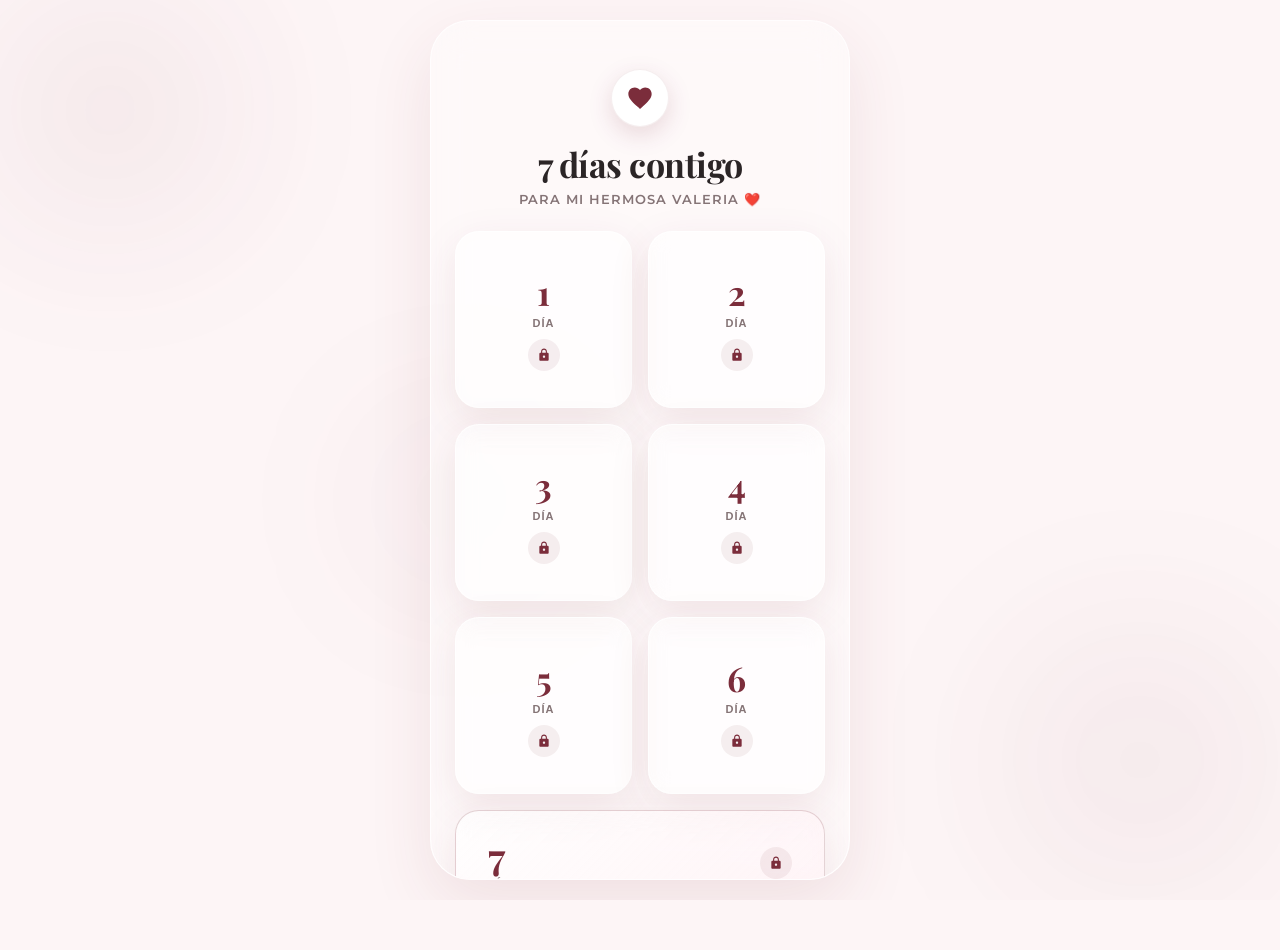
==== commit 4919dadb: "Add files via upload" ====
--- a/index.html
+++ b/index.html
@@ -1,4 +1,4 @@
-<!DOCTYPE html>
+﻿<!DOCTYPE html>
 <html lang="es">
 <head>
     <meta charset="UTF-8">
@@ -12,7 +12,2018 @@
     <link href="https://fonts.googleapis.com/css2?family=Dancing+Script:wght@500;700&family=Montserrat:wght@300;400;500;600;700&family=Playfair+Display:ital,wght@0,500;0,700;1,400&display=swap" rel="stylesheet">
     
     <!-- Estilos CSS -->
-    <link rel="stylesheet" href="amor.css">
+    <style>
+/* ==========================================================================
+   SISTEMA DE DISEÑO - "7 DÍAS CONTIGO"
+   ========================================================================== */
+
+:root {
+    /* Paleta de Colores Romántica y Delicada */
+    --bg-primary: #fdf5f6;       /* Crema suave */
+    --bg-secondary: #ffffff;     /* Blanco puro */
+    --primary-color: #7B2D3B;    /* Granate principal */
+    --primary-hover: #8B3D4B;
+    --accent-red: #5C1A24;       /* Granate oscuro */
+    --text-main: #2b2526;        /* Negro suave, menos agresivo que #000 */
+    --text-muted: #857476;       /* Gris con matiz rosa */
+    
+    /* Configuración Glassmorphism Premium */
+    --glass-bg: rgba(255, 255, 255, 0.5);
+    --glass-border: rgba(255, 255, 255, 0.7);
+    --glass-shadow: 0 12px 40px rgba(123, 45, 59, 0.1);
+    
+    /* Tipografía */
+    --font-title: 'Playfair Display', Georgia, serif;
+    --font-sans: 'Montserrat', -apple-system, BlinkMacSystemFont, "Segoe UI", Roboto, sans-serif;
+    --font-handwritten: 'Dancing Script', cursive, Georgia, serif;
+    
+    /* Transiciones fluidas */
+    --transition-bounce: all 0.4s cubic-bezier(0.175, 0.885, 0.32, 1.275);
+    --transition-smooth: all 0.3s cubic-bezier(0.25, 0.8, 0.25, 1);
+}
+
+/* Reset y Normalización de Estilos */
+* {
+    box-sizing: border-box;
+    margin: 0;
+    padding: 0;
+    -webkit-tap-highlight-color: transparent; /* Elimina destello de selección azul en iOS */
+}
+
+html, body {
+    width: 100%;
+    height: 100%;
+    overflow: hidden;
+}
+
+body {
+    font-family: var(--font-sans);
+    background-color: var(--bg-primary);
+    color: var(--text-main);
+    min-height: 100vh;
+    min-height: -webkit-fill-available; /* Corrección de altura para Safari móvil */
+    display: flex;
+    justify-content: center;
+    align-items: center;
+    position: relative;
+}
+
+/* ==========================================================================
+   EFECTOS DE FONDO AMBIENTE (BRUMAS Y CORAZONES FLOTANTES)
+   ========================================================================== */
+
+.bg-glow {
+    position: absolute;
+    border-radius: 50%;
+    filter: blur(90px);
+    z-index: 0;
+    pointer-events: none;
+    opacity: 0.6;
+    animation: floatGlow 15s infinite alternate ease-in-out;
+}
+
+.bg-glow-1 {
+    width: 320px;
+    height: 320px;
+    background: radial-gradient(circle, rgba(123, 45, 59, 0.22) 0%, rgba(255, 255, 255, 0) 70%);
+    top: -50px;
+    left: -50px;
+}
+
+.bg-glow-2 {
+    width: 380px;
+    height: 380px;
+    background: radial-gradient(circle, rgba(92, 26, 36, 0.15) 0%, rgba(255, 255, 255, 0) 70%);
+    bottom: -50px;
+    right: -50px;
+    animation-delay: -7s;
+}
+
+.bg-glow-3 {
+    width: 280px;
+    height: 280px;
+    background: radial-gradient(circle, rgba(123, 45, 59, 0.12) 0%, rgba(255, 255, 255, 0) 70%);
+    top: 40%;
+    left: 25%;
+    animation-delay: -3s;
+}
+
+@keyframes floatGlow {
+    0% { transform: translate(0, 0) scale(1); }
+    100% { transform: translate(40px, 30px) scale(1.15); }
+}
+
+/* Contenedor de corazones flotantes continuos en el fondo */
+.floating-hearts-container {
+    position: absolute;
+    top: 0;
+    left: 0;
+    width: 100%;
+    height: 100%;
+    overflow: hidden;
+    pointer-events: none;
+    z-index: 0;
+}
+
+.floating-heart {
+    position: absolute;
+    bottom: -40px;
+    color: rgba(123, 45, 59, 0.12);
+    font-size: 18px;
+    user-select: none;
+    pointer-events: none;
+    animation: floatUp 8s infinite linear;
+}
+
+@keyframes floatUp {
+    0% {
+        transform: translateY(0) rotate(0deg) scale(0.8);
+        opacity: 0;
+    }
+    15% {
+        opacity: 0.7;
+    }
+    85% {
+        opacity: 0.7;
+    }
+    100% {
+        transform: translateY(-110vh) rotate(360deg) scale(1.3);
+        opacity: 0;
+    }
+}
+
+.floating-star {
+    position: absolute;
+    bottom: -40px;
+    user-select: none;
+    pointer-events: none;
+    animation: floatUpStar 10s infinite linear;
+}
+.floating-star.star-slow { animation-duration: 14s; }
+.floating-star.star-fast { animation-duration: 7s; }
+.floating-star.star-left { animation-name: floatUpLeft; }
+.floating-star.star-right { animation-name: floatUpRight; }
+.floating-star .star-icon { display: block; line-height: 1; }
+
+@keyframes floatUpStar {
+    0% { transform: translateY(0) rotate(0deg) scale(0.5); opacity: 0; }
+    15% { opacity: 0.9; }
+    85% { opacity: 0.9; }
+    100% { transform: translateY(-110vh) rotate(360deg) scale(1.5); opacity: 0; }
+}
+
+@keyframes floatUpLeft {
+    0% { transform: translateY(0) rotate(0deg) scale(0.4); opacity: 0; }
+    15% { opacity: 0.8; }
+    85% { opacity: 0.8; }
+    100% { transform: translate(-40px, -110vh) rotate(-180deg) scale(1.6); opacity: 0; }
+}
+
+@keyframes floatUpRight {
+    0% { transform: translateY(0) rotate(0deg) scale(0.6); opacity: 0; }
+    15% { opacity: 0.8; }
+    85% { opacity: 0.8; }
+    100% { transform: translate(40px, -110vh) rotate(180deg) scale(1.4); opacity: 0; }
+}
+
+/* ==========================================================================
+   CONTENEDOR DE LA APLICACIÓN (DISEÑO MÓVIL Y RESPONSIVE)
+   ========================================================================== */
+
+.app-container {
+    width: 100%;
+    max-width: 420px; /* Ancho máximo ideal para emular iPhone */
+    height: 100%;
+    max-height: 860px; /* Altura máxima para conservar proporción en escritorio */
+    background: rgba(255, 255, 255, 0.4);
+    backdrop-filter: blur(20px);
+    -webkit-backdrop-filter: blur(20px);
+    border-radius: 40px;
+    border: 1px solid var(--glass-border);
+    box-shadow: 0 24px 64px rgba(123, 45, 59, 0.1);
+    overflow: hidden;
+    position: relative;
+    z-index: 1;
+    display: flex;
+    flex-direction: column;
+    transition: var(--transition-smooth);
+}
+
+/* Adaptación responsiva para móviles reales */
+@media (max-width: 480px) {
+    .app-container {
+        max-width: 100%;
+        height: 100vh;
+        max-height: 100%;
+        border-radius: 0;
+        border: none;
+    }
+}
+
+/* ==========================================================================
+   SISTEMA DE NAVEGACIÓN SPA
+   ========================================================================== */
+
+.view {
+    position: absolute;
+    top: 0;
+    left: 0;
+    width: 100%;
+    height: 100%;
+    display: flex;
+    flex-direction: column;
+    padding: 24px;
+    overflow-y: auto;
+    -webkit-overflow-scrolling: touch; /* Scroll suave en iOS */
+    
+    /* Estado inactivo: Oculto a la derecha */
+    opacity: 0;
+    transform: translateX(100%);
+    pointer-events: none;
+    transition: transform 0.45s cubic-bezier(0.16, 1, 0.3, 1), opacity 0.45s ease;
+    z-index: 1;
+}
+
+/* Vista activa: Visible en el centro */
+.view.active {
+    opacity: 1;
+    transform: translateX(0);
+    pointer-events: auto;
+    z-index: 2;
+}
+
+/* Vista saliendo hacia la izquierda (Efecto profundidad nativo de iOS) */
+.view.slide-out {
+    opacity: 0;
+    transform: translateX(-30%) scale(0.96);
+    pointer-events: none;
+    z-index: 1;
+}
+
+/* ==========================================================================
+   VISTA PRINCIPAL (MENÚ DE TARJETAS)
+   ========================================================================== */
+
+.app-header {
+    text-align: center;
+    margin-top: 24px;
+    margin-bottom: 24px;
+    display: flex;
+    flex-direction: column;
+    align-items: center;
+}
+
+.header-heart-badge {
+    width: 58px;
+    height: 58px;
+    background: white;
+    border-radius: 50%;
+    display: inline-flex;
+    justify-content: center;
+    align-items: center;
+    margin-bottom: 14px;
+    box-shadow: 0 8px 24px rgba(123, 45, 59, 0.16);
+    border: 1px solid rgba(123, 45, 59, 0.08);
+    cursor: pointer;
+    transition: var(--transition-bounce);
+}
+
+.header-heart-badge:active {
+    transform: scale(0.9);
+}
+
+.pulse-heart {
+    width: 28px;
+    height: 28px;
+    fill: var(--primary-color);
+    animation: heartBeat 2s infinite ease-in-out;
+}
+
+@keyframes heartBeat {
+    0%, 100% { transform: scale(1); }
+    15% { transform: scale(1.15); }
+    30% { transform: scale(1.05); }
+    45% { transform: scale(1.2); }
+}
+
+.app-title {
+    font-family: var(--font-title);
+    font-size: 34px;
+    font-weight: 700;
+    color: var(--text-main);
+    letter-spacing: -0.5px;
+    margin-bottom: 4px;
+}
+
+.app-subtitle {
+    font-size: 13px;
+    font-weight: 600;
+    color: var(--text-muted);
+    letter-spacing: 1px;
+    text-transform: uppercase;
+}
+
+/* Cuadrícula de Tarjetas */
+.days-grid {
+    display: grid;
+    grid-template-columns: repeat(2, 1fr);
+    gap: 16px;
+    flex-grow: 1;
+    margin-bottom: 16px;
+}
+
+/* Tarjeta Base de Día */
+.day-card {
+    background: var(--glass-bg);
+    backdrop-filter: blur(10px);
+    -webkit-backdrop-filter: blur(10px);
+    border: 1px solid var(--glass-border);
+    border-radius: 24px;
+    padding: 20px 16px;
+    display: flex;
+    flex-direction: column;
+    align-items: center;
+    justify-content: center;
+    position: relative;
+    cursor: pointer;
+    box-shadow: var(--glass-shadow);
+    transition: var(--transition-bounce);
+    aspect-ratio: 1 / 1;
+    outline: none;
+}
+
+.day-card:hover {
+    transform: translateY(-4px) rotate(1deg);
+    background: rgba(255, 255, 255, 0.65);
+    box-shadow: 0 16px 36px rgba(123, 45, 59, 0.16);
+    border-color: rgba(123, 45, 59, 0.25);
+}
+
+.day-card:active {
+    transform: scale(0.94);
+    background: rgba(255, 255, 255, 0.85);
+}
+
+/* Tarjeta Destacada del Día 7 */
+.day-card-featured {
+    grid-column: span 2;
+    aspect-ratio: auto;
+    height: 106px;
+    flex-direction: row;
+    justify-content: space-between;
+    padding: 0 32px;
+    background: linear-gradient(135deg, rgba(255, 255, 255, 0.6) 0%, rgba(255, 242, 245, 0.8) 100%);
+    border: 1px solid rgba(123, 45, 59, 0.2);
+}
+
+.day-card-featured:hover {
+    transform: translateY(-4px);
+    border-color: rgba(123, 45, 59, 0.35);
+}
+
+.day-card-featured .featured-content {
+    display: flex;
+    flex-direction: column;
+    align-items: flex-start;
+}
+
+.day-card-featured .day-number {
+    font-size: 38px;
+    line-height: 1;
+    margin-bottom: 2px;
+}
+
+/* Textos dentro de la Tarjeta */
+.day-number {
+    font-family: var(--font-title);
+    font-size: 34px;
+    font-weight: 700;
+    color: var(--primary-color);
+    margin-bottom: 2px;
+    transition: var(--transition-smooth);
+}
+
+.day-label {
+    font-size: 11px;
+    font-weight: 600;
+    text-transform: uppercase;
+    color: var(--text-muted);
+    letter-spacing: 1px;
+}
+
+/* Indicador e Icono de Candado */
+.lock-indicator {
+    margin-top: 10px;
+    width: 32px;
+    height: 32px;
+    border-radius: 50%;
+    background: rgba(123, 45, 59, 0.08);
+    display: flex;
+    justify-content: center;
+    align-items: center;
+    transition: var(--transition-bounce);
+}
+
+.day-card-featured .lock-indicator {
+    margin-top: 0;
+}
+
+.icon-lock {
+    width: 14px;
+    height: 14px;
+    fill: var(--primary-color);
+    transition: var(--transition-smooth);
+}
+
+/* Tarjeta Desbloqueada (Modificaciones visuales dinámicas) */
+.day-card.unlocked {
+    border-color: rgba(123, 45, 59, 0.2);
+}
+
+.day-card.unlocked .day-number {
+    color: var(--accent-red);
+}
+
+.day-card.unlocked .lock-indicator {
+    background: rgba(92, 26, 36, 0.12);
+}
+
+.day-card.unlocked .icon-lock {
+    fill: var(--accent-red);
+}
+
+/* Footer del Menú */
+.main-footer {
+    text-align: center;
+    padding: 12px 0;
+    font-size: 10px;
+    color: var(--text-muted);
+    font-weight: 600;
+    letter-spacing: 1px;
+    text-transform: uppercase;
+}
+
+/* ==========================================================================
+   DISEÑO VISTAS DE DÍAS INDIVIDUALES
+   ========================================================================== */
+
+.day-header {
+    display: flex;
+    align-items: center;
+    justify-content: space-between;
+    height: 48px;
+    margin-bottom: 20px;
+}
+
+.btn-back {
+    background: none;
+    border: none;
+    outline: none;
+    cursor: pointer;
+    display: flex;
+    align-items: center;
+    color: var(--primary-color);
+    font-family: var(--font-sans);
+    font-size: 14px;
+    font-weight: 700;
+    transition: var(--transition-smooth);
+    padding: 8px 14px 8px 6px;
+    border-radius: 16px;
+    background: rgba(255, 255, 255, 0.35);
+    border: 1px solid rgba(123, 45, 59, 0.08);
+}
+
+.btn-back:hover {
+    background: rgba(255, 255, 255, 0.6);
+}
+
+.btn-back:active {
+    transform: translateX(-4px) scale(0.96);
+    background: rgba(255, 255, 255, 0.85);
+}
+
+.icon-chevron {
+    width: 20px;
+    height: 20px;
+    fill: currentColor;
+}
+
+.day-header-number {
+    font-family: var(--font-title);
+    font-size: 20px;
+    font-weight: 700;
+    color: var(--text-main);
+    padding-right: 12px;
+}
+
+/* Contenido Principal de los Días */
+.day-content {
+    flex-grow: 1;
+    display: flex;
+    flex-direction: column;
+    justify-content: center;
+    align-items: center;
+}
+
+.glass-card {
+    width: 100%;
+    background: rgba(255, 255, 255, 0.55);
+    backdrop-filter: blur(15px);
+    -webkit-backdrop-filter: blur(15px);
+    border: 1px solid var(--glass-border);
+    border-radius: 30px;
+    padding: 32px 20px;
+    box-shadow: var(--glass-shadow);
+    text-align: center;
+    display: flex;
+    flex-direction: column;
+    align-items: center;
+    position: relative;
+    overflow-y: auto;
+    max-height: 100%;
+}
+
+.decorative-heart {
+    font-size: 46px;
+    margin-bottom: 12px;
+    display: inline-block;
+    filter: drop-shadow(0 6px 12px rgba(123, 45, 59, 0.25));
+    animation: floatHeart 4s infinite ease-in-out;
+}
+
+.animate-spin-slow {
+    animation: pulseHeartSpin 7s infinite ease-in-out;
+}
+
+@keyframes floatHeart {
+    0%, 100% { transform: translateY(0) scale(1); }
+    50% { transform: translateY(-8px) scale(1.08); }
+}
+
+@keyframes pulseHeartSpin {
+    0%, 100% { transform: scale(1) rotate(0deg); }
+    50% { transform: scale(1.12) rotate(15deg); }
+}
+
+.day-content-title {
+    font-family: var(--font-title);
+    font-size: 28px;
+    font-weight: 700;
+    color: var(--text-main);
+    margin-bottom: 16px;
+}
+
+.placeholder-text {
+    font-size: 13px;
+    color: var(--text-muted);
+    font-weight: 600;
+    letter-spacing: 0.5px;
+    text-transform: uppercase;
+    border: 1px dashed rgba(123, 45, 59, 0.25);
+    padding: 16px 24px;
+    border-radius: 18px;
+    background: rgba(255, 255, 255, 0.35);
+    display: inline-block;
+}
+
+/* ==========================================================================
+   ESTRUCTURAS PREPARADAS PARA CONTENIDO FUTURO
+   ========================================================================== */
+
+.custom-content {
+    width: 100%;
+    display: flex;
+    flex-direction: column;
+    align-items: center;
+}
+
+/* 1. Carta de Amor (Love Letter) */
+.love-letter {
+    font-family: var(--font-handwritten);
+    font-size: 22px;
+    line-height: 1.6;
+    color: #4a3839;
+    text-align: left;
+    white-space: pre-line;
+    padding: 18px;
+    border-left: 3px solid var(--primary-color);
+    background: rgba(255, 255, 255, 0.45);
+    border-radius: 0 20px 20px 0;
+    margin: 15px 0;
+    width: 100%;
+    box-shadow: 0 4px 15px rgba(123, 45, 59, 0.04);
+}
+
+/* 2. Polaroid / Contenedor de Foto */
+.photo-container {
+    background: white;
+    padding: 12px 12px 24px 12px;
+    border-radius: 4px;
+    box-shadow: 0 12px 28px rgba(0, 0, 0, 0.08);
+    transform: rotate(-2deg);
+    transition: var(--transition-bounce);
+    max-width: 250px;
+    margin: 20px auto;
+    border: 1px solid rgba(0, 0, 0, 0.02);
+}
+
+.photo-container:hover {
+    transform: rotate(2deg) scale(1.04);
+    box-shadow: 0 16px 36px rgba(123, 45, 59, 0.16);
+}
+
+.polaroid-photo {
+    width: 100%;
+    height: auto;
+    border: 1px solid #f2f2f2;
+    border-radius: 2px;
+    aspect-ratio: 1 / 1;
+    object-fit: cover;
+}
+
+.photo-caption {
+    font-family: var(--font-handwritten);
+    font-size: 24px;
+    font-weight: 700;
+    color: var(--text-main);
+    margin-top: 14px;
+    text-align: center;
+}
+
+/* 3. Reproductor de Música */
+.music-player {
+    background: rgba(255, 255, 255, 0.65);
+    border: 1px solid rgba(123, 45, 59, 0.15);
+    border-radius: 22px;
+    padding: 16px;
+    margin: 18px 0;
+    width: 100%;
+    box-shadow: 0 6px 20px rgba(123, 45, 59, 0.04);
+}
+
+.song-title {
+    font-size: 13px;
+    font-weight: 700;
+    color: var(--text-main);
+    margin-bottom: 10px;
+    display: flex;
+    align-items: center;
+    justify-content: center;
+    gap: 8px;
+}
+
+audio {
+    width: 100%;
+    height: 38px;
+    outline: none;
+}
+
+/* 4. Acertijos y Juegos */
+.game-container {
+    margin-top: 15px;
+    width: 100%;
+    display: flex;
+    flex-direction: column;
+    gap: 12px;
+}
+
+.game-instructions {
+    font-size: 14px;
+    font-weight: 600;
+    color: var(--text-main);
+    line-height: 1.5;
+    margin-bottom: 4px;
+}
+
+.game-input {
+    width: 100%;
+    padding: 12px 18px;
+    border-radius: 16px;
+    border: 1px solid rgba(123, 45, 59, 0.25);
+    outline: none;
+    font-family: var(--font-sans);
+    font-size: 14px;
+    transition: var(--transition-smooth);
+    background: rgba(255, 255, 255, 0.7);
+    color: var(--text-main);
+    text-align: center;
+}
+
+.game-input:focus {
+    border-color: var(--primary-color);
+    box-shadow: 0 0 0 3px rgba(123, 45, 59, 0.12);
+    background: white;
+}
+
+.btn-submit {
+    width: 100%;
+    background: linear-gradient(135deg, var(--primary-color) 0%, var(--accent-red) 100%);
+    color: white;
+    border: none;
+    padding: 13px;
+    border-radius: 16px;
+    font-family: var(--font-sans);
+    font-size: 14px;
+    font-weight: 700;
+    cursor: pointer;
+    box-shadow: 0 6px 18px rgba(123, 45, 59, 0.18);
+    transition: var(--transition-bounce);
+}
+
+.btn-submit:hover {
+    transform: translateY(-2px);
+    box-shadow: 0 8px 24px rgba(123, 45, 59, 0.28);
+}
+
+.btn-submit:active {
+    transform: scale(0.97);
+}
+
+/* ==========================================================================
+   PARTÍCULAS TÁCTILES: EXPLOSIÓN DE CORAZONES
+   ========================================================================== */
+
+.heart-particle {
+    position: absolute;
+    pointer-events: none;
+    font-size: 18px;
+    z-index: 999;
+    animation: riseAndFade 1.2s forwards cubic-bezier(0.1, 0.8, 0.3, 1);
+}
+
+@keyframes riseAndFade {
+    0% {
+        opacity: 1;
+        transform: translate(-50%, -50%) scale(0.5);
+    }
+    100% {
+        opacity: 0;
+        transform: translate(calc(-50% + var(--tx)), calc(-50% + var(--ty))) scale(1.6);
+    }
+}
+
+/* ==========================================================================
+   MODAL DE CONTRASEÑA - SISTEMA DE DESBLOQUEO POR DÍA
+   ========================================================================== */
+
+.password-overlay {
+    position: fixed;
+    inset: 0;
+    background: rgba(0, 0, 0, 0.55);
+    backdrop-filter: blur(8px);
+    -webkit-backdrop-filter: blur(8px);
+    z-index: 5000;
+    display: flex;
+    align-items: center;
+    justify-content: center;
+    opacity: 0;
+    visibility: hidden;
+    transition: opacity 0.35s ease, visibility 0.35s ease;
+}
+
+.password-overlay.visible {
+    opacity: 1;
+    visibility: visible;
+}
+
+.password-modal {
+    background: linear-gradient(145deg, rgba(255, 255, 255, 0.92), rgba(255, 240, 245, 0.95));
+    backdrop-filter: blur(20px);
+    -webkit-backdrop-filter: blur(20px);
+    border: 1px solid rgba(255, 255, 255, 0.6);
+    border-radius: 24px;
+    padding: 36px 30px 30px;
+    width: 88%;
+    max-width: 340px;
+    box-shadow:
+        0 20px 60px rgba(123, 45, 59, 0.15),
+        0 8px 24px rgba(0, 0, 0, 0.1),
+        inset 0 1px 0 rgba(255, 255, 255, 0.8);
+    text-align: center;
+    position: relative;
+    transform: scale(0.8) translateY(20px);
+    transition: transform 0.4s cubic-bezier(0.175, 0.885, 0.32, 1.275);
+}
+
+.password-overlay.visible .password-modal {
+    transform: scale(1) translateY(0);
+}
+
+.password-close {
+    position: absolute;
+    top: 12px;
+    right: 16px;
+    background: none;
+    border: none;
+    font-size: 18px;
+    color: var(--text-muted);
+    cursor: pointer;
+    width: 32px;
+    height: 32px;
+    border-radius: 50%;
+    display: flex;
+    align-items: center;
+    justify-content: center;
+    transition: var(--transition-smooth);
+}
+
+.password-close:hover {
+    background: rgba(123, 45, 59, 0.1);
+    color: var(--primary-color);
+}
+
+.password-heart-icon {
+    font-size: 42px;
+    margin-bottom: 8px;
+    animation: gentlePulse 2s ease-in-out infinite;
+}
+
+@keyframes gentlePulse {
+    0%, 100% { transform: scale(1); }
+    50% { transform: scale(1.1); }
+}
+
+.password-title {
+    font-family: var(--font-title);
+    font-size: 24px;
+    color: var(--text-main);
+    margin-bottom: 6px;
+    font-weight: 700;
+}
+
+.password-title span {
+    color: var(--primary-color);
+}
+
+.password-subtitle {
+    font-family: var(--font-sans);
+    font-size: 13px;
+    color: var(--text-muted);
+    margin-bottom: 22px;
+    line-height: 1.4;
+}
+
+.password-input-wrapper {
+    position: relative;
+    margin-bottom: 8px;
+}
+
+.password-input {
+    width: 100%;
+    padding: 14px 48px 14px 18px;
+    border: 2px solid rgba(123, 45, 59, 0.2);
+    border-radius: 14px;
+    font-family: var(--font-sans);
+    font-size: 15px;
+    color: var(--text-main);
+    background: rgba(255, 255, 255, 0.7);
+    outline: none;
+    transition: border-color 0.3s ease, box-shadow 0.3s ease;
+}
+
+.password-input::placeholder {
+    color: #c5a0a8;
+}
+
+.password-input:focus {
+    border-color: var(--primary-color);
+    box-shadow: 0 0 0 4px rgba(123, 45, 59, 0.1);
+}
+
+.password-input.error {
+    border-color: #5C1A24;
+    animation: shakeInput 0.5s ease;
+}
+
+@keyframes shakeInput {
+    0%, 100% { transform: translateX(0); }
+    15% { transform: translateX(-8px); }
+    30% { transform: translateX(8px); }
+    45% { transform: translateX(-6px); }
+    60% { transform: translateX(6px); }
+    75% { transform: translateX(-3px); }
+    90% { transform: translateX(3px); }
+}
+
+.password-toggle {
+    position: absolute;
+    right: 6px;
+    top: 50%;
+    transform: translateY(-50%);
+    background: none;
+    border: none;
+    cursor: pointer;
+    color: var(--text-muted);
+    padding: 8px;
+    border-radius: 10px;
+    display: flex;
+    align-items: center;
+    justify-content: center;
+    transition: var(--transition-smooth);
+}
+
+.password-toggle:hover {
+    color: var(--primary-color);
+    background: rgba(123, 45, 59, 0.08);
+}
+
+.password-error {
+    font-family: var(--font-sans);
+    font-size: 13px;
+    color: #5C1A24;
+    margin-bottom: 16px;
+    min-height: 20px;
+    opacity: 0;
+    transition: opacity 0.3s ease;
+}
+
+.password-error.visible {
+    opacity: 1;
+}
+
+.password-submit {
+    width: 100%;
+    padding: 14px;
+    border: none;
+    border-radius: 14px;
+    background: linear-gradient(135deg, var(--primary-color), var(--accent-red));
+    color: white;
+    font-family: var(--font-sans);
+    font-size: 15px;
+    font-weight: 600;
+    cursor: pointer;
+    letter-spacing: 0.3px;
+    transition: var(--transition-bounce);
+    box-shadow: 0 6px 20px rgba(123, 45, 59, 0.3);
+}
+
+.password-submit:hover {
+    transform: translateY(-2px);
+    box-shadow: 0 8px 28px rgba(123, 45, 59, 0.4);
+}
+
+.password-submit:active {
+    transform: translateY(0) scale(0.97);
+}
+
+/* Animación de éxito al desbloquear */
+@keyframes unlockSuccess {
+    0% { transform: scale(1); }
+    30% { transform: scale(1.15); }
+    60% { transform: scale(0.95); }
+    100% { transform: scale(1); }
+}
+
+.password-modal.success {
+    animation: unlockSuccess 0.6s ease;
+    border-color: rgba(76, 175, 80, 0.5);
+    box-shadow: 0 20px 60px rgba(76, 175, 80, 0.2), 0 8px 24px rgba(0, 0, 0, 0.1);
+}
+
+/* ==========================================================================
+   CUESTIONARIO DÍA 1
+   ========================================================================== */
+
+.quiz-intro {
+    font-family: var(--font-handwritten);
+    font-size: 24px;
+    color: var(--primary-color);
+    margin-bottom: 20px;
+}
+
+.quiz-question {
+    width: 100%;
+    margin-bottom: 20px;
+    text-align: left;
+}
+
+.quiz-pregunta {
+    font-size: 14px;
+    font-weight: 600;
+    color: var(--text-main);
+    margin-bottom: 10px;
+    line-height: 1.4;
+}
+
+.quiz-opciones {
+    display: flex;
+    flex-direction: column;
+    gap: 8px;
+}
+
+.quiz-option {
+    width: 100%;
+    padding: 12px 16px;
+    border: 2px solid rgba(123, 45, 59, 0.2);
+    border-radius: 14px;
+    background: rgba(255, 255, 255, 0.7);
+    font-family: var(--font-sans);
+    font-size: 14px;
+    color: var(--text-main);
+    cursor: pointer;
+    text-align: left;
+    transition: all 0.3s ease;
+    outline: none;
+}
+
+.quiz-option:hover {
+    border-color: var(--primary-color);
+    background: white;
+    transform: translateX(4px);
+}
+
+.quiz-option.selected-correct {
+    border-color: #4caf50;
+    background: rgba(76, 175, 80, 0.1);
+    color: #2e7d32;
+    font-weight: 600;
+}
+
+.quiz-option.selected-wrong {
+    border-color: #f44336;
+    background: rgba(244, 67, 54, 0.1);
+    color: #c62828;
+}
+
+.quiz-option.show-correct {
+    border-color: #4caf50;
+    background: rgba(76, 175, 80, 0.06);
+}
+
+.quiz-option:disabled {
+    cursor: default;
+    opacity: 0.8;
+}
+
+.quiz-option:disabled:hover {
+    transform: none;
+}
+
+.quiz-mensaje {
+    width: 100%;
+    margin-top: 16px;
+    padding: 16px;
+    border-radius: 18px;
+    text-align: center;
+    font-family: var(--font-handwritten);
+    font-size: 22px;
+    color: var(--primary-color);
+    opacity: 0;
+    transition: opacity 0.5s ease;
+}
+
+.quiz-mensaje.visible {
+    opacity: 1;
+}
+
+/* ==========================================================================
+   MINIJUEGO ATTRAPA CORAZONES - DÍA 2
+   ========================================================================== */
+
+.game-intro {
+    font-family: var(--font-handwritten);
+    font-size: 22px;
+    color: var(--primary-color);
+    margin-bottom: 10px;
+}
+
+.catch-game {
+    width: 100%;
+    display: flex;
+    flex-direction: column;
+    align-items: center;
+    gap: 10px;
+}
+
+.game-stats {
+    display: flex;
+    justify-content: space-between;
+    align-items: center;
+    width: 100%;
+    padding: 8px 14px;
+    background: rgba(255, 255, 255, 0.5);
+    border-radius: 14px;
+    font-size: 13px;
+    font-weight: 700;
+    color: var(--text-main);
+}
+
+.game-score {
+    color: var(--primary-color);
+    font-size: 20px;
+    font-family: var(--font-title);
+}
+
+.game-area {
+    width: 100%;
+    height: 260px;
+    background: rgba(255, 255, 255, 0.25);
+    border-radius: 20px;
+    border: 2px dashed rgba(123, 45, 59, 0.15);
+    position: relative;
+    overflow: hidden;
+    cursor: pointer;
+}
+
+.catch-heart {
+    position: absolute;
+    transform: translate(-50%, -50%) scale(0);
+    cursor: pointer;
+    z-index: 10;
+    animation: heartPopIn 2.5s ease-out forwards;
+    user-select: none;
+    -webkit-user-select: none;
+    touch-action: none;
+}
+
+.catch-heart .heart-emoji {
+    font-size: 30px;
+    display: block;
+    line-height: 1;
+    filter: drop-shadow(0 3px 6px rgba(123, 45, 59, 0.35));
+}
+
+.catch-heart .heart-timer {
+    height: 4px;
+    background: linear-gradient(90deg, var(--primary-color), var(--accent-red));
+    border-radius: 2px;
+    margin-top: 5px;
+    animation: timerShrink 2.5s linear forwards;
+}
+
+.catch-heart.caught {
+    animation: heartCaught 0.4s ease-out forwards;
+    pointer-events: none;
+}
+
+.catch-heart.missed {
+    animation: heartMissed 0.3s ease-out forwards;
+    pointer-events: none;
+}
+
+@keyframes heartPopIn {
+    0% { transform: translate(-50%, -50%) scale(0); opacity: 0; }
+    12% { transform: translate(-50%, -50%) scale(1.25); opacity: 1; }
+    25% { transform: translate(-50%, -50%) scale(1); opacity: 1; }
+    65% { transform: translate(-50%, -50%) scale(1); opacity: 1; }
+    100% { transform: translate(-50%, -50%) scale(0.7); opacity: 0; }
+}
+
+@keyframes timerShrink {
+    from { width: 100%; }
+    to { width: 0%; }
+}
+
+@keyframes heartCaught {
+    0% { transform: translate(-50%, -50%) scale(1); opacity: 1; }
+    50% { transform: translate(-50%, -50%) scale(1.4); opacity: 0.8; }
+    100% { transform: translate(-50%, -50%) scale(2); opacity: 0; }
+}
+
+@keyframes heartMissed {
+    0% { transform: translate(-50%, -50%) scale(1); opacity: 0.6; }
+    100% { transform: translate(-50%, -50%) scale(0.3); opacity: 0; }
+}
+
+.heart-particle-small {
+    position: absolute;
+    font-size: 12px;
+    pointer-events: none;
+    z-index: 20;
+    animation: particleBurst 0.6s ease-out forwards;
+}
+
+@keyframes particleBurst {
+    0% { transform: translate(-50%, -50%) scale(0.5); opacity: 1; }
+    100% { transform: translate(calc(-50% + var(--sx)), calc(-50% + var(--sy))) scale(1); opacity: 0; }
+}
+
+.game-start-btn {
+    width: 100%;
+    padding: 12px;
+    border: none;
+    border-radius: 14px;
+    background: linear-gradient(135deg, var(--primary-color), var(--accent-red));
+    color: white;
+    font-family: var(--font-sans);
+    font-size: 15px;
+    font-weight: 700;
+    cursor: pointer;
+    transition: var(--transition-bounce);
+    box-shadow: 0 6px 18px rgba(123, 45, 59, 0.2);
+}
+
+.game-start-btn:hover {
+    transform: translateY(-2px);
+    box-shadow: 0 8px 24px rgba(123, 45, 59, 0.3);
+}
+
+.game-start-btn:active {
+    transform: scale(0.97);
+}
+
+.game-start-btn:disabled {
+    opacity: 0.5;
+    cursor: default;
+    transform: none !important;
+}
+
+.game-result {
+    font-family: var(--font-handwritten);
+    font-size: 22px;
+    color: var(--primary-color);
+    opacity: 0;
+    transition: opacity 0.5s ease;
+    text-align: center;
+    min-height: 36px;
+    margin-top: 2px;
+}
+
+.game-result.visible {
+    opacity: 1;
+}
+
+/* ==========================================================================
+   CÓDIGO SECRETO - DÍA 3
+   ========================================================================== */
+
+.codigo-intro {
+    font-family: var(--font-handwritten);
+    font-size: 24px;
+    color: var(--primary-color);
+    margin-bottom: 6px;
+}
+
+.codigo-hint {
+    font-size: 12px;
+    color: var(--text-muted);
+    font-weight: 600;
+    margin-bottom: 18px;
+    letter-spacing: 0.5px;
+}
+
+.codigo-emojis {
+    display: flex;
+    flex-wrap: wrap;
+    justify-content: center;
+    gap: 10px;
+    margin-bottom: 20px;
+    padding: 16px;
+    background: rgba(255, 255, 255, 0.35);
+    border-radius: 20px;
+    border: 1px solid rgba(123, 45, 59, 0.1);
+}
+
+.codigo-grupo {
+    display: flex;
+    gap: 6px;
+    padding: 0 8px;
+    border-right: 2px solid rgba(123, 45, 59, 0.15);
+}
+
+.codigo-grupo:last-child {
+    border-right: none;
+}
+
+.codigo-emoji {
+    font-size: 30px;
+    display: inline-flex;
+    flex-direction: column;
+    align-items: center;
+    gap: 2px;
+    cursor: help;
+    transition: transform 0.2s ease;
+}
+
+.codigo-emoji:hover {
+    transform: scale(1.2);
+}
+
+.codigo-letra {
+    font-size: 10px;
+    font-weight: 700;
+    color: var(--primary-color);
+    font-family: var(--font-sans);
+    letter-spacing: 0;
+    animation: letraIn 0.3s ease;
+}
+
+@keyframes letraIn {
+    0% { transform: scale(0); opacity: 0; }
+    100% { transform: scale(1); opacity: 1; }
+}
+
+.codigo-input-wrapper {
+    width: 100%;
+    display: flex;
+    flex-direction: column;
+    gap: 10px;
+    margin-bottom: 10px;
+}
+
+.codigo-input {
+    width: 100%;
+    padding: 14px 18px;
+    border: 2px solid rgba(123, 45, 59, 0.2);
+    border-radius: 14px;
+    font-family: var(--font-sans);
+    font-size: 15px;
+    color: var(--text-main);
+    background: rgba(255, 255, 255, 0.7);
+    outline: none;
+    text-align: center;
+    transition: border-color 0.3s ease, box-shadow 0.3s ease;
+}
+
+.codigo-input:focus {
+    border-color: var(--primary-color);
+    box-shadow: 0 0 0 4px rgba(123, 45, 59, 0.1);
+}
+
+.codigo-btn {
+    width: 100%;
+    padding: 14px;
+    border: none;
+    border-radius: 14px;
+    background: linear-gradient(135deg, var(--primary-color), var(--accent-red));
+    color: white;
+    font-family: var(--font-sans);
+    font-size: 15px;
+    font-weight: 700;
+    cursor: pointer;
+    box-shadow: 0 6px 18px rgba(123, 45, 59, 0.2);
+    transition: var(--transition-bounce);
+}
+
+.codigo-btn:hover {
+    transform: translateY(-2px);
+    box-shadow: 0 8px 24px rgba(123, 45, 59, 0.3);
+}
+
+.codigo-btn:active {
+    transform: scale(0.97);
+}
+
+.codigo-feedback {
+    font-family: var(--font-handwritten);
+    font-size: 22px;
+    color: var(--primary-color);
+    opacity: 0;
+    transition: opacity 0.5s ease;
+    text-align: center;
+    min-height: 36px;
+}
+
+.codigo-feedback.visible {
+    opacity: 1;
+}
+
+.codigo-feedback.error {
+    color: #8B3D4B;
+}
+
+/* ==========================================================================
+   PUZZLE DE IMAGEN - DÍA 4
+   ========================================================================== */
+
+.puzzle-intro {
+    font-family: var(--font-handwritten);
+    font-size: 24px;
+    color: var(--primary-color);
+    margin-bottom: 4px;
+}
+
+.puzzle-hint {
+    font-size: 11px;
+    color: var(--text-muted);
+    font-weight: 600;
+    margin-bottom: 14px;
+    letter-spacing: 0.3px;
+}
+
+.puzzle-wrapper {
+    width: 100%;
+    border-radius: 18px;
+    overflow: hidden;
+    box-shadow: 0 8px 24px rgba(123, 45, 59, 0.1);
+    margin-bottom: 12px;
+}
+
+.puzzle-grid {
+    display: grid;
+    grid-template-columns: repeat(3, 1fr);
+    gap: 3px;
+    width: 100%;
+    background: rgba(123, 45, 59, 0.08);
+    padding: 3px;
+}
+
+.puzzle-piece {
+    min-height: 30px;
+    background-size: 300% 300%;
+    cursor: pointer;
+    transition: transform 0.2s ease, box-shadow 0.2s ease, outline 0.2s ease;
+    position: relative;
+    border-radius: 4px;
+    background-color: #ffeef0;
+}
+
+.puzzle-piece:hover {
+    transform: scale(1.06);
+    z-index: 2;
+    box-shadow: 0 4px 14px rgba(123, 45, 59, 0.25);
+}
+
+.puzzle-piece.selected {
+    outline: 3px solid var(--primary-color);
+    outline-offset: -3px;
+    transform: scale(1.1);
+    z-index: 3;
+    box-shadow: 0 6px 24px rgba(123, 45, 59, 0.35);
+    border-radius: 6px;
+}
+
+.puzzle-bar {
+    width: 100%;
+    display: flex;
+    justify-content: space-between;
+    align-items: center;
+    margin-bottom: 10px;
+}
+
+.puzzle-moves {
+    font-size: 13px;
+    font-weight: 700;
+    color: var(--text-muted);
+}
+
+.puzzle-reset {
+    background: none;
+    border: 1px solid rgba(123, 45, 59, 0.2);
+    border-radius: 12px;
+    padding: 6px 16px;
+    font-family: var(--font-sans);
+    font-size: 13px;
+    font-weight: 600;
+    color: var(--text-muted);
+    cursor: pointer;
+    transition: var(--transition-smooth);
+}
+
+.puzzle-reset:hover {
+    border-color: var(--primary-color);
+    color: var(--primary-color);
+    background: rgba(123, 45, 59, 0.04);
+}
+
+.puzzle-complete {
+    font-family: var(--font-handwritten);
+    font-size: 22px;
+    color: var(--primary-color);
+    opacity: 0;
+    transition: opacity 0.6s ease;
+    text-align: center;
+    min-height: 36px;
+}
+
+.puzzle-complete.visible {
+    opacity: 1;
+    animation: gentlePulse 1.5s ease-in-out infinite;
+}
+
+/* ==========================================================================
+   ACERTIJO - DÍA 5
+   ========================================================================== */
+
+.acertijo-titulo {
+    font-family: var(--font-title);
+    font-size: 24px;
+    font-weight: 700;
+    color: var(--text-main);
+    margin-bottom: 14px;
+}
+
+.acertijo-texto {
+    text-align: left;
+    width: 100%;
+    padding: 14px 16px;
+    background: rgba(255, 255, 255, 0.4);
+    border-radius: 18px;
+    border: 1px solid rgba(123, 45, 59, 0.08);
+    margin-bottom: 14px;
+}
+
+.acertijo-texto p {
+    font-size: 13px;
+    line-height: 1.7;
+    color: var(--text-main);
+    margin-bottom: 8px;
+}
+
+.acertijo-texto p:last-child {
+    margin-bottom: 0;
+}
+
+.acertijo-pregunta {
+    font-weight: 700;
+    font-size: 15px !important;
+    color: var(--primary-color) !important;
+    margin-top: 10px;
+    text-align: center;
+}
+
+.acertijo-pistas {
+    display: flex;
+    gap: 8px;
+    width: 100%;
+    margin-bottom: 10px;
+}
+
+.acertijo-pista-btn {
+    flex: 1;
+    padding: 8px 6px;
+    border: 1px solid rgba(123, 45, 59, 0.2);
+    border-radius: 12px;
+    background: rgba(255, 255, 255, 0.5);
+    font-family: var(--font-sans);
+    font-size: 12px;
+    font-weight: 600;
+    color: var(--text-muted);
+    cursor: pointer;
+    transition: var(--transition-smooth);
+}
+
+.acertijo-pista-btn:hover {
+    border-color: var(--primary-color);
+    color: var(--primary-color);
+}
+
+.acertijo-pista-btn:disabled {
+    opacity: 0.4;
+    cursor: default;
+}
+
+.acertijo-pista-texto {
+    width: 100%;
+    padding: 10px 14px;
+    background: rgba(123, 45, 59, 0.06);
+    border-radius: 12px;
+    font-size: 13px;
+    color: var(--text-main);
+    font-weight: 500;
+    min-height: 0;
+    margin-bottom: 10px;
+    opacity: 0;
+    transition: opacity 0.3s ease;
+}
+
+.acertijo-pista-texto.visible {
+    opacity: 1;
+}
+
+.acertijo-input-wrapper {
+    width: 100%;
+    display: flex;
+    flex-direction: column;
+    gap: 10px;
+    margin-bottom: 8px;
+}
+
+.acertijo-input {
+    width: 100%;
+    padding: 14px 18px;
+    border: 2px solid rgba(123, 45, 59, 0.2);
+    border-radius: 14px;
+    font-family: var(--font-sans);
+    font-size: 15px;
+    color: var(--text-main);
+    background: rgba(255, 255, 255, 0.7);
+    outline: none;
+    text-align: center;
+    transition: border-color 0.3s ease, box-shadow 0.3s ease;
+}
+
+.acertijo-input:focus {
+    border-color: var(--primary-color);
+    box-shadow: 0 0 0 4px rgba(123, 45, 59, 0.1);
+}
+
+.acertijo-btn {
+    width: 100%;
+    padding: 14px;
+    border: none;
+    border-radius: 14px;
+    background: linear-gradient(135deg, var(--primary-color), var(--accent-red));
+    color: white;
+    font-family: var(--font-sans);
+    font-size: 15px;
+    font-weight: 700;
+    cursor: pointer;
+    box-shadow: 0 6px 18px rgba(123, 45, 59, 0.2);
+    transition: var(--transition-bounce);
+}
+
+.acertijo-btn:hover {
+    transform: translateY(-2px);
+    box-shadow: 0 8px 24px rgba(123, 45, 59, 0.3);
+}
+
+.acertijo-btn:active {
+    transform: scale(0.97);
+}
+
+.acertijo-btn:disabled {
+    opacity: 0.5;
+    cursor: default;
+    transform: none !important;
+}
+
+.acertijo-feedback {
+    font-family: var(--font-handwritten);
+    font-size: 22px;
+    color: var(--primary-color);
+    opacity: 0;
+    transition: opacity 0.5s ease;
+    text-align: center;
+    min-height: 36px;
+}
+
+.acertijo-feedback.visible {
+    opacity: 1;
+}
+
+.acertijo-feedback.error {
+    color: #8B3D4B;
+}
+
+/* ==========================================================================
+   VERDADERO O FALSO - DÍA 6
+   ========================================================================== */
+
+.vf-intro {
+    font-family: var(--font-handwritten);
+    font-size: 26px;
+    color: var(--primary-color);
+    margin-bottom: 2px;
+}
+
+.vf-sub {
+    font-size: 11px;
+    color: var(--text-muted);
+    font-weight: 600;
+    margin-bottom: 14px;
+    letter-spacing: 0.3px;
+}
+
+.vf-lista {
+    width: 100%;
+    display: flex;
+    flex-direction: column;
+    gap: 12px;
+    margin-bottom: 14px;
+}
+
+.vf-pregunta {
+    width: 100%;
+    background: rgba(255, 255, 255, 0.4);
+    border-radius: 16px;
+    padding: 12px 14px;
+    border: 1px solid rgba(123, 45, 59, 0.08);
+    text-align: left;
+    transition: border-color 0.3s ease;
+}
+
+.vf-pregunta.correcta {
+    border-color: rgba(76, 175, 80, 0.4);
+    background: rgba(76, 175, 80, 0.04);
+}
+
+.vf-pregunta.incorrecta {
+    border-color: rgba(244, 67, 54, 0.4);
+    background: rgba(244, 67, 54, 0.04);
+}
+
+.vf-texto {
+    font-size: 13px;
+    line-height: 1.5;
+    color: var(--text-main);
+    font-weight: 500;
+    margin-bottom: 10px;
+}
+
+.vf-botones {
+    display: flex;
+    gap: 8px;
+}
+
+.vf-btn {
+    flex: 1;
+    padding: 10px;
+    border: 2px solid rgba(123, 45, 59, 0.2);
+    border-radius: 12px;
+    font-family: var(--font-sans);
+    font-size: 14px;
+    font-weight: 700;
+    cursor: pointer;
+    transition: all 0.25s ease;
+    background: rgba(255, 255, 255, 0.6);
+    color: var(--text-muted);
+    outline: none;
+}
+
+.vf-btn:hover {
+    border-color: var(--primary-color);
+    color: var(--primary-color);
+    background: white;
+}
+
+.vf-btn.correcto {
+    border-color: #4caf50;
+    background: rgba(76, 175, 80, 0.12);
+    color: #2e7d32;
+}
+
+.vf-btn.incorrecto {
+    border-color: #f44336;
+    background: rgba(244, 67, 54, 0.1);
+    color: #c62828;
+}
+
+.vf-btn:disabled {
+    cursor: default;
+    opacity: 0.7;
+}
+
+.vf-btn:disabled:hover {
+    transform: none;
+    border-color: inherit;
+}
+
+.vf-resultado {
+    font-family: var(--font-handwritten);
+    font-size: 22px;
+    color: var(--primary-color);
+    opacity: 0;
+    transition: opacity 0.5s ease;
+    text-align: center;
+    min-height: 36px;
+}
+
+.vf-resultado.visible {
+    opacity: 1;
+}
+
+/* ==========================================================================
+   LABERINTO - DÍA 7
+   ========================================================================== */
+
+.maze-intro {
+    font-family: var(--font-title);
+    font-size: 22px;
+    font-weight: 700;
+    color: var(--text-main);
+    margin-bottom: 2px;
+}
+
+.maze-sub {
+    font-size: 11px;
+    color: var(--text-muted);
+    font-weight: 600;
+    margin-bottom: 12px;
+    line-height: 1.4;
+}
+
+.maze-wrapper {
+    width: 100%;
+    display: flex;
+    flex-direction: column;
+    align-items: center;
+    gap: 12px;
+    margin-bottom: 12px;
+}
+
+.maze-grid {
+    display: grid;
+    width: 100%;
+    max-width: 320px;
+    aspect-ratio: 1;
+    gap: 0;
+    background: #f8e8ed;
+    border-radius: 12px;
+    overflow: hidden;
+    border: 2px solid rgba(123, 45, 59, 0.15);
+    touch-action: manipulation;
+    user-select: none;
+    -webkit-user-select: none;
+}
+
+.maze-cell {
+    aspect-ratio: 1;
+    transition: background 0.15s ease;
+}
+
+.maze-wall {
+    background: #b8999e;
+}
+
+.maze-path {
+    background: #fdf6f8;
+}
+
+.maze-exit {
+    background: rgba(123, 45, 59, 0.15);
+    position: relative;
+}
+
+.maze-exit::after {
+    content: '🚪';
+    position: absolute;
+    inset: 0;
+    display: flex;
+    align-items: center;
+    justify-content: center;
+    font-size: clamp(10px, 2.5vw, 18px);
+}
+
+.maze-player {
+    background: #7B2D3B !important;
+    border-radius: 4px;
+    position: relative;
+    z-index: 2;
+}
+
+.maze-controls {
+    display: flex;
+    flex-direction: column;
+    align-items: center;
+    gap: 4px;
+}
+
+.maze-row {
+    display: flex;
+    gap: 4px;
+    justify-content: center;
+}
+
+.maze-btn {
+    width: 56px;
+    height: 56px;
+    border: 2px solid rgba(123, 45, 59, 0.2);
+    border-radius: 14px;
+    background: rgba(255, 255, 255, 0.7);
+    font-size: 22px;
+    cursor: pointer;
+    display: flex;
+    align-items: center;
+    justify-content: center;
+    transition: all 0.15s ease;
+    touch-action: manipulation;
+    -webkit-tap-highlight-color: transparent;
+    user-select: none;
+    -webkit-user-select: none;
+    color: #7B2D3B;
+}
+
+.maze-btn:active {
+    transform: scale(0.92);
+    background: #7B2D3B;
+    color: white;
+    border-color: #7B2D3B;
+}
+
+.maze-btn:disabled {
+    opacity: 0.3;
+    pointer-events: none;
+}
+
+.maze-resultado {
+    width: 100%;
+    padding: 14px;
+    border-radius: 14px;
+    text-align: center;
+    font-family: var(--font-handwritten);
+    font-size: 22px;
+    color: var(--primary-color);
+    background: rgba(255, 255, 255, 0.4);
+    border: 1px solid rgba(123, 45, 59, 0.1);
+    opacity: 0;
+    transition: opacity 0.5s ease;
+    min-height: 50px;
+    display: flex;
+    align-items: center;
+    justify-content: center;
+    margin-bottom: 8px;
+}
+
+.maze-resultado.visible {
+    opacity: 1;
+}
+
+.maze-resultado.error {
+    color: #c62828;
+    border-color: rgba(198, 40, 40, 0.2);
+}
+
+.maze-reintentar {
+    width: 100%;
+    padding: 12px;
+    border: 1px solid rgba(123, 45, 59, 0.2);
+    border-radius: 14px;
+    background: rgba(255, 255, 255, 0.5);
+    font-family: var(--font-sans);
+    font-size: 14px;
+    font-weight: 600;
+    color: var(--text-muted);
+    cursor: pointer;
+    transition: var(--transition-smooth);
+    opacity: 0;
+    visibility: hidden;
+}
+
+.maze-reintentar.visible {
+    opacity: 1;
+    visibility: visible;
+}
+
+.maze-reintentar:hover {
+    border-color: var(--primary-color);
+    color: var(--primary-color);
+    background: white;
+}
+
+/* ==========================================================================
+   CARTAS (PANTALLA DESPUÉS DE CADA JUEGO)
+   ========================================================================== */
+.carta-contenido {
+    width: 100%;
+    text-align: left;
+    padding: 8px 4px;
+    font-family: var(--font-handwritten);
+    font-size: 18px;
+    line-height: 1.8;
+    color: var(--text-main);
+    white-space: pre-wrap;
+}
+
+.btn-descargar {
+    display: inline-block;
+    margin-top: 24px;
+    padding: 14px 36px;
+    background: linear-gradient(135deg, var(--primary-color), var(--accent-red));
+    color: #fff;
+    text-decoration: none;
+    border-radius: 50px;
+    font-size: 18px;
+    font-weight: 700;
+    box-shadow: 0 6px 20px rgba(123, 45, 59, 0.3);
+    transition: var(--transition-bounce);
+    text-align: center;
+    width: 100%;
+}
+.btn-descargar:hover {
+    transform: translateY(-2px);
+    box-shadow: 0 8px 28px rgba(123, 45, 59, 0.4);
+}
+.btn-descargar:active {
+    transform: scale(0.97);
+}
+.star-deco {
+    font-size: 20px;
+    display: inline-block;
+    animation: sparkle 2s ease-in-out infinite;
+}
+@keyframes sparkle {
+    0%, 100% { opacity: 0.6; transform: scale(0.9); }
+    50% { opacity: 1; transform: scale(1.2); }
+}
+.btn-ver-carta {
+    margin-top: 16px;
+    padding: 12px 28px;
+    border: none;
+    border-radius: 50px;
+    background: linear-gradient(135deg, #7B2D3B, #5C1A24);
+    color: white;
+    font-family: var(--font-sans);
+    font-size: 15px;
+    font-weight: 700;
+    cursor: pointer;
+    transition: all 0.3s ease;
+    box-shadow: 0 4px 18px rgba(123, 45, 59, 0.3);
+    display: inline-block;
+    letter-spacing: 0.3px;
+}
+
+.btn-ver-carta:hover {
+    transform: translateY(-2px);
+    box-shadow: 0 6px 24px rgba(123, 45, 59, 0.45);
+}
+
+.btn-ver-carta:active {
+    transform: scale(0.96);
+}
+
+
+</style>
 </head>
 <body>
     <!-- Efectos decorativos de fondo (brumas y luces de ambiente romántico) -->
@@ -263,7 +2274,6 @@
                             <input type="text" class="codigo-input" id="codigo-input" placeholder="Escribe la frase secreta..." autocomplete="off">
                             <button class="codigo-btn" id="codigo-btn">Descifrar 🔓</button>
                         </div>
-                        <button class="codigo-pista" id="codigo-pista">💡 Pista</button>
                         <div class="codigo-feedback" id="codigo-feedback"></div>
                     </div>
                 </div>
@@ -418,9 +2428,17 @@
             </header>
             <div class="day-content">
                 <div class="glass-card">
-                    <div class="decorative-heart">💌</div>
-                    <h2 class="day-content-title" id="title-carta-1">El Comienzo</h2>
-                    <div class="custom-content carta-contenido"></div>
+                    <div class="decorative-heart"><span class="star-deco" style="font-size:36px">✨</span></div>
+                    <h2 class="day-content-title" id="title-carta-1"><span class="star-deco">✨</span> El Comienzo <span class="star-deco">✨</span></h2>
+                    <div class="custom-content carta-contenido"><p>Bueno, todo empezó un día normal mío yendo a rehabilitación, aburrido porque no tenía ninguna motivación, sin saber que a partir de ese día todo iba a cambiar.</p>
+<p>En un momento entraste con mi suegra Vero con una vergüenza difícil de igualar. Mi primera impresión fue que me pareciste una chica guapísima y muy tímida.</p>
+<p>A partir de ahí las ganas de ir a rehabilitación aumentaron cada vez más y más por el hecho de que estabas ahí y las ganas que tenía de conocerte.</p>
+<p>Al cabo de los días empezamos a hablar cada vez más y más, ya sea riéndonos de Juan Carlos o vacilándonos entre nosotros (siempre ganaba). Y cómo olvidar la vez que casi me estampas contra la pared por quitarte la mano, o cuando me quedaba rojo POR EL CALOR QUE HACÍA.</p>
+<p>Y bueno, después de infinitas miradas, risas, vaciles, el 22 de mayo, después de una de tus series infinitas de sentadillas, llegó el momento que quería hacer hace ya tiempo pero por mi timidez y dudas no me atrevía, y fue que me pediste el Instagram. Ese mismo día me escribiste preguntándome si era 08 y yo, que estaba super nervioso, te respondí.</p>
+<p>A partir de ahí han sido horas y horas de hablar y hablar sin fin. Y también cómo olvidar cuando me hiciste el quiz de lo que querías y no en tu relación, que al principio la verdad te tengo que decir que tuve miedo, pero yo estaba seguro de que quería algo contigo.</p>
+<p>Bueno amor, esta ha sido la primera carta de las 7. Se ha quedado un poco corta pero es que tengo que dejar contenido para las demás.</p>
+<p class="carta-firma">Recuerda que te amo más que a nada en el mundo.<br><br>De Marcos<br>Para Valeria</p>
+                    <a href="1.txt" download class="btn-descargar">📥 Descargar carta</a></div>
                 </div>
             </div>
         </section>
@@ -435,9 +2453,14 @@
             </header>
             <div class="day-content">
                 <div class="glass-card">
-                    <div class="decorative-heart">💌</div>
-                    <h2 class="day-content-title" id="title-carta-2">Día 2</h2>
-                    <div class="custom-content carta-contenido"></div>
+                    <div class="decorative-heart"><span class="star-deco" style="font-size:36px">✨</span></div>
+            <h2 class="day-content-title" id="title-carta-2"><span class="star-deco">✨</span> Como me enamore de ti <span class="star-deco">✨</span></h2>
+            <div class="custom-content carta-contenido">
+                <p>Bueno en esta segunda carta te voy a ir contando un poco pues como me enamore de ti la verdad que fue algo q fue escalando mas y mas.</p>
+                <p>Al principio empezamos a hablar como """"amigos"""" entre muchas comillas, aunque los dos sabíamos que eso no iba a ser verdad nunca, cada mensaje que me llegaba tuyo me sacaba una sonrisa y cada vez que te veía me ponía mas nervioso todavía (lo podías notar bastante).</p>
+                <p>Me fui enamorando de ti por tus acciones de como te preocupabas por mi cada mínima cosa estabas ahí atenta, me enseñaste que hay que hablar las cosas que cada mínima cosa que pensara que te la dijera o cada mínima rayada y eso la verdad que lo valoro muchísimo.</p>
+                <p>Cada vez que te vas abriendo y enseñándome cosas nuevas de ti me voy a enamorando mas, Valeria eres increíble has hecho que un chico que antes no mostraba su verdadera personalidad ni sus problemas se habrá contigo y te aseguro que muy difícil y te aseguro que era muy difícil lograr que yo me muestre así. Tú rompiste todas mis barreras solo con tu forma de ser, y hoy puedo decirte, sin ningún miedo, que estoy completamente enamorado de ti.</p>
+            </div>
                 </div>
             </div>
         </section>
@@ -452,9 +2475,14 @@
             </header>
             <div class="day-content">
                 <div class="glass-card">
-                    <div class="decorative-heart">💌</div>
-                    <h2 class="day-content-title" id="title-carta-3">Día 3</h2>
-                    <div class="custom-content carta-contenido"></div>
+                    <div class="decorative-heart"><span class="star-deco" style="font-size:36px">✨</span></div>
+                    <h2 class="day-content-title" id="title-carta-3"><span class="star-deco">✨</span> Nuestra primera salida <span class="star-deco">✨</span></h2>
+                    <div class="custom-content carta-contenido">
+                        <p>En esta carta quiero recordar nuestra primera salida a solas, fue un viernes 29 de mayo, un día que será difícil de olvidar porque desde ese día había todavía más razones de por qué tú.</p>
+                        <p>Recuerdo que en el tren con mi amigo estaba nerviosísimo, no podía parar de pensar en qué iba a hacer y en qué iba a decir. Al final llegó el momento de vernos y me quedé sin palabras en cuanto te vi salir de tu portal, ibas preciosa con ese top y esos pantalones te quedaban PERFECTOS.</p>
+                        <p>Después fuimos a la casa de tu mejor amiga Laura para ayudarla a elegir un outfit, donde hubo una conexión que todavía no puedo explicar, como los momentos delante del baño de Laura que fueron perfectos. Después de eso pasó un momento que nunca podré olvidar, nuestro primer beso, tan bonito como natural. Me quedé mirando embobado a esos ojos que me tienen tan enamorado y surgió, fue uno de los momentos más bonitos que recuerdo contigo.</p>
+                        <p>Luego fuimos a que conociera a tu grupo de amigos, que me cayeron genial, y cómo olvidar cuando nos quedábamos atrás para darnos besitos porque no aguantábamos las ganas. Fue el día perfecto, fluimos en cada momento, conectamos perfectamente, fue la explicación de perfección.</p>
+                    </div>
                 </div>
             </div>
         </section>
@@ -469,7 +2497,7 @@
             </header>
             <div class="day-content">
                 <div class="glass-card">
-                    <div class="decorative-heart">💌</div>
+                    <div class="decorative-heart"><span class="star-deco" style="font-size:36px">✨</span></div>
                     <h2 class="day-content-title" id="title-carta-4">Día 4</h2>
                     <div class="custom-content carta-contenido"></div>
                 </div>
@@ -486,7 +2514,7 @@
             </header>
             <div class="day-content">
                 <div class="glass-card">
-                    <div class="decorative-heart">💌</div>
+                    <div class="decorative-heart"><span class="star-deco" style="font-size:36px">✨</span></div>
                     <h2 class="day-content-title" id="title-carta-5">Día 5</h2>
                     <div class="custom-content carta-contenido"></div>
                 </div>
@@ -503,7 +2531,7 @@
             </header>
             <div class="day-content">
                 <div class="glass-card">
-                    <div class="decorative-heart">💌</div>
+                    <div class="decorative-heart"><span class="star-deco" style="font-size:36px">✨</span></div>
                     <h2 class="day-content-title" id="title-carta-6">Día 6</h2>
                     <div class="custom-content carta-contenido"></div>
                 </div>
@@ -520,7 +2548,7 @@
             </header>
             <div class="day-content">
                 <div class="glass-card">
-                    <div class="decorative-heart">💌</div>
+                    <div class="decorative-heart"><span class="star-deco" style="font-size:36px">✨</span></div>
                     <h2 class="day-content-title" id="title-carta-7">Día 7</h2>
                     <div class="custom-content carta-contenido"></div>
                 </div>
@@ -548,9 +2576,1092 @@
     </div>
 
     <!-- Partículas globales flotando en el fondo del body -->
-    <div class="floating-hearts-container" id="floating-hearts-container"></div>
-
+    <div class="floating-hearts-container" id="floating-hearts-container"></div>
+
+    <audio id="carta-audio" src="La Noche Mas Linda [gtckSqaXCk8].mp3" preload="auto" loop></audio>
+
     <!-- Scripts de la Aplicación -->
-    <script src="amor.js"></script>
+    <script>
+/* ==========================================================================
+   LÓGICA DE LA APLICACIÓN - "7 DÍAS CONTIGO"
+   ========================================================================== */
+
+document.addEventListener('DOMContentLoaded', () => {
+    const appContainer = document.getElementById('app-container');
+    const mainView = document.getElementById('main-view');
+    const dayCards = document.querySelectorAll('.day-card');
+    const backButtons = document.querySelectorAll('.btn-back');
+    const headerHeartTrigger = document.getElementById('header-heart-trigger');
+    const floatingHeartsContainer = document.getElementById('floating-hearts-container');
+
+    // ---------------------------------------------------------
+    // 1. ESTADO DE LOS DÍAS (PERSISTENCIA CON LOCALSTORAGE)
+    // ---------------------------------------------------------
+    const STORAGE_KEY = '7dias_contigo_unlocked';
+    
+    // Por defecto, todos los días inician bloqueados (false)
+    let unlockedState = {
+        1: false,
+        2: false,
+        3: false,
+        4: false,
+        5: false,
+        6: false,
+        7: false
+    };
+
+    // Intentar cargar el estado previo guardado en el navegador
+    try {
+        const savedState = localStorage.getItem(STORAGE_KEY);
+        if (savedState) {
+            unlockedState = JSON.parse(savedState);
+        }
+    } catch (e) {
+        console.error('Error leyendo del localStorage:', e);
+    }
+
+    // El Día 1 siempre pide contraseña al abrir la web
+    unlockedState[1] = false;
+
+    // Icono de corazón palpitante que reemplaza al candado cuando el día está abierto
+    const heartIconSVG = `
+        <svg viewBox="0 0 24 24" class="icon-lock pulse-heart" style="fill: var(--accent-red);">
+            <path d="M12 21.35l-1.45-1.32C5.4 15.36 2 12.28 2 8.5 2 5.42 4.42 3 7.5 3c1.74 0 3.41.81 4.5 2.09C13.09 3.81 14.76 3 16.5 3 19.58 3 22 5.42 22 8.5c0 3.78-3.4 6.86-8.55 11.54L12 21.35z"/>
+        </svg>
+    `;
+
+    // Inicializar visualmente las tarjetas según el estado guardado
+    function initializeCards() {
+        dayCards.forEach(card => {
+            const dayNum = card.getAttribute('data-day');
+            const isUnlocked = unlockedState[dayNum];
+            
+            if (isUnlocked) {
+                card.classList.add('unlocked');
+                const lockIndicator = card.querySelector('.lock-indicator');
+                if (lockIndicator) {
+                    lockIndicator.innerHTML = heartIconSVG;
+                }
+            } else {
+                card.classList.remove('unlocked');
+                const lockIndicator = card.querySelector('.lock-indicator');
+                if (lockIndicator) {
+                    lockIndicator.innerHTML = `
+                        <svg viewBox="0 0 24 24" class="icon-lock">
+                            <path d="M18 8h-1V6c0-2.76-2.24-5-5-5S7 3.24 7 6v2H6c-1.1 0-2 .9-2 2v10c0 1.1.9 2 2 2h12c1.1 0 2-.9 2-2V10c0-1.1-.9-2-2-2zm-6 9c-1.1 0-2-.9-2-2s.9-2 2-2 2 .9 2 2-.9 2-2 2zm3.1-9H8.9V6c0-1.71 1.39-3.1 3.1-3.1 1.71 0 3.1 1.39 3.1 3.1v2z"/>
+                        </svg>
+                    `;
+                }
+            }
+        });
+    }
+
+    initializeCards();
+
+    // Guardar el estado actual en LocalStorage
+    function saveState() {
+        try {
+            localStorage.setItem(STORAGE_KEY, JSON.stringify(unlockedState));
+        } catch (e) {
+            console.error('Error guardando en el localStorage:', e);
+        }
+    }
+
+    // ---------------------------------------------------------
+    // 2. CONTRASEÑAS SECRETAS POR DÍA
+    // ---------------------------------------------------------
+    // ⚠️ Cambia las contraseñas aquí abajo (en minúsculas para comparar sin distinción)
+    const DAY_PASSWORDS = {
+        1: 'valeriaguapa',
+        2: 'adranposeido',
+        3: 'pobrecitavero',
+        4: 'inmabollos',
+        5: 'juancarlos',
+        6: 'vegoesunamor',
+        7: 'teamo'
+    };
+
+    // Referencias al modal de contraseña
+    const passwordOverlay = document.getElementById('password-overlay');
+    const passwordModal = document.getElementById('password-modal');
+    const passwordInput = document.getElementById('password-input');
+    const passwordSubmit = document.getElementById('password-submit');
+    const passwordClose = document.getElementById('password-close');
+    const passwordError = document.getElementById('password-error');
+    const passwordDayNumber = document.getElementById('password-day-number');
+    const passwordToggle = document.getElementById('password-toggle');
+
+    let currentPasswordDay = null; // Qué día se está intentando desbloquear
+    let currentCard = null;        // Referencia a la tarjeta que se pulsó
+
+    // Mostrar el modal de contraseña
+    function showPasswordModal(dayNumber, card) {
+        currentPasswordDay = dayNumber;
+        currentCard = card;
+        passwordDayNumber.textContent = dayNumber;
+        passwordInput.value = '';
+        passwordInput.classList.remove('error');
+        passwordError.classList.remove('visible');
+        passwordModal.classList.remove('success');
+        passwordOverlay.classList.add('visible');
+        
+        // Enfocar el input tras la animación
+        setTimeout(() => passwordInput.focus(), 350);
+    }
+
+    // Cerrar el modal
+    function hidePasswordModal() {
+        passwordOverlay.classList.remove('visible');
+        currentPasswordDay = null;
+        currentCard = null;
+    }
+
+    // Verificar la contraseña ingresada
+    function attemptUnlock() {
+        const enteredPassword = passwordInput.value.trim().toLowerCase();
+        const correctPassword = DAY_PASSWORDS[currentPasswordDay];
+
+        if (enteredPassword === correctPassword) {
+            // ✅ ¡Contraseña correcta!
+            passwordModal.classList.add('success');
+            passwordInput.classList.remove('error');
+            passwordError.classList.remove('visible');
+
+            // Desbloquear el día
+            unlockedState[currentPasswordDay] = true;
+            saveState();
+
+            // Actualizar la tarjeta visualmente
+            if (currentCard) {
+                currentCard.classList.add('unlocked');
+                const indicator = currentCard.querySelector('.lock-indicator');
+                if (indicator) {
+                    indicator.style.transform = 'scale(0)';
+                    setTimeout(() => {
+                        indicator.innerHTML = heartIconSVG;
+                        indicator.style.transform = 'scale(1)';
+                    }, 200);
+                }
+            }
+
+            // Crear explosión de corazones
+            const rect = currentCard.getBoundingClientRect();
+            createHeartBurst(rect.left + rect.width / 2, rect.top + rect.height / 2);
+
+            // Cerrar modal y navegar al día después de un breve delay
+            const dayNumber = currentPasswordDay;
+            setTimeout(() => {
+                hidePasswordModal();
+                navigateToDay(dayNumber);
+            }, 600);
+
+        } else {
+            // ❌ Contraseña incorrecta
+            passwordInput.classList.add('error');
+            passwordError.classList.add('visible');
+            
+            // Quitar el error visual tras la animación
+            setTimeout(() => {
+                passwordInput.classList.remove('error');
+            }, 500);
+        }
+    }
+
+    // Navegar hacia la vista de un día
+    function navigateToDay(dayNumber) {
+        const targetViewId = `day-${dayNumber}`;
+        const targetView = document.getElementById(targetViewId);
+        if (!targetView) return;
+
+        mainView.classList.add('slide-out');
+        mainView.classList.remove('active');
+        targetView.classList.add('active');
+    }
+
+    // Navegar hacia la carta de un día
+    function navigateToCarta(dayNumber) {
+        const targetViewId = `carta-${dayNumber}`;
+        const targetView = document.getElementById(targetViewId);
+        const currentDay = document.getElementById(`day-${dayNumber}`);
+        if (!targetView) return;
+
+        if (currentDay) {
+            currentDay.classList.remove('active');
+        }
+        mainView.classList.add('slide-out');
+        mainView.classList.remove('active');
+        targetView.classList.add('active');
+        playCartaMusic(dayNumber);
+    }
+
+    function mostrarBotonCarta(dayNumber, referencia) {
+        const btn = document.createElement('button');
+        btn.className = 'btn-ver-carta';
+        btn.textContent = '💌 Ver carta';
+        btn.addEventListener('click', () => navigateToCarta(dayNumber));
+        referencia.after(btn);
+    }
+
+    function playCartaMusic(dayNumber) {
+        const a = document.getElementById('carta-audio');
+        if (!a) return;
+        const startTimes = [0, 20, 40, 60, 80, 100, 120];
+        const idx = Math.min(dayNumber - 1, startTimes.length - 1);
+        a.currentTime = startTimes[idx];
+        a.play().catch(function(){});
+    }
+
+    function stopCartaMusic() {
+        const a = document.getElementById('carta-audio');
+        if (a) { a.pause(); a.currentTime = 0; }
+    }
+
+    // Toggle mostrar/ocultar contraseña
+    if (passwordToggle) {
+        passwordToggle.addEventListener('click', () => {
+            const type = passwordInput.type === 'password' ? 'text' : 'password';
+            passwordInput.type = type;
+        });
+    }
+
+    // Evento del botón "Desbloquear"
+    if (passwordSubmit) {
+        passwordSubmit.addEventListener('click', attemptUnlock);
+    }
+
+    // Evento del botón "Cerrar"
+    if (passwordClose) {
+        passwordClose.addEventListener('click', hidePasswordModal);
+    }
+
+    // Cerrar al pulsar fuera del modal
+    if (passwordOverlay) {
+        passwordOverlay.addEventListener('click', (e) => {
+            if (e.target === passwordOverlay) hidePasswordModal();
+        });
+    }
+
+    // Enviar con Enter
+    if (passwordInput) {
+        passwordInput.addEventListener('keydown', (e) => {
+            if (e.key === 'Enter') attemptUnlock();
+        });
+    }
+
+    // ---------------------------------------------------------
+    // 3. NAVEGACIÓN SPA E INTERACTIVIDAD DE TARJETAS
+    // ---------------------------------------------------------
+    dayCards.forEach(card => {
+        card.addEventListener('click', (e) => {
+            const dayNumber = card.getAttribute('data-day');
+            const targetViewId = `day-${dayNumber}`;
+            const targetView = document.getElementById(targetViewId);
+
+            if (!targetView) return;
+
+            // Crear explosión de corazones en el punto del clic
+            const rect = card.getBoundingClientRect();
+            const clickX = e.clientX || (rect.left + rect.width / 2);
+            const clickY = e.clientY || (rect.top + rect.height / 2);
+            createHeartBurst(clickX, clickY);
+
+            // Si el día ya está desbloqueado, navegar directamente
+            if (unlockedState[dayNumber]) {
+                setTimeout(() => navigateToDay(dayNumber), 180);
+                return;
+            }
+
+            // Si está bloqueado, mostrar el modal de contraseña
+            showPasswordModal(dayNumber, card);
+        });
+    });
+
+    // Manejo de clicks en botones de "Volver"
+    backButtons.forEach(button => {
+        button.addEventListener('click', () => {
+            const currentView = button.closest('.view');
+            
+            if (currentView) {
+                if (currentView.id && currentView.id.indexOf('carta-') === 0) {
+                    stopCartaMusic();
+                }
+                // Desactivar y deslizar hacia la derecha la vista del día
+                currentView.classList.remove('active');
+                
+                // Devolver el menú principal al centro
+                mainView.classList.remove('slide-out');
+                mainView.classList.add('active');
+            }
+        });
+    });
+
+    // ---------------------------------------------------------
+    // 4. GENERADOR DE CORAZONES FLOTANTES (FONDO AMBIENTE)
+    // ---------------------------------------------------------
+    function spawnFloatingHeart() {
+        if (!floatingHeartsContainer) return;
+
+        const heart = document.createElement('span');
+        heart.classList.add('floating-heart');
+        
+        // Selección aleatoria de emojis de amor y brillos
+        const heartTypes = ['💖', '💗', '💝', '💕', '💞', '🩷'];
+        heart.innerText = heartTypes[Math.floor(Math.random() * heartTypes.length)];
+
+        // Posición horizontal aleatoria
+        const startX = Math.random() * 100; // porcentaje
+        heart.style.left = `${startX}%`;
+
+        // Tamaño aleatorio
+        const scale = 0.6 + Math.random() * 0.8;
+        heart.style.fontSize = `${scale * 16}px`;
+
+        // Duración aleatoria para que floten a diferentes velocidades
+        const duration = 6 + Math.random() * 6; // Entre 6 y 12 segundos
+        heart.style.animationDuration = `${duration}s`;
+
+        // Opacidad inicial aleatoria
+        heart.style.opacity = `${0.3 + Math.random() * 0.5}`;
+
+        floatingHeartsContainer.appendChild(heart);
+
+        // Remover del DOM una vez termine la animación
+        setTimeout(() => {
+            heart.remove();
+        }, duration * 1000);
+    }
+
+    // ------------------------------------------------------------------
+    // ESTRELLAS FLOTANTES
+    // ------------------------------------------------------------------
+    function spawnFloatingStar() {
+        if (!floatingHeartsContainer) return;
+        const star = document.createElement("span");
+        star.classList.add("floating-star");
+        const starTypes = ["\u2B50", "\u2728", "\u2B51", "\u2606", "\u2605", "\u272A", "\u2733", "\u2734"];
+        const icon = document.createElement("span");
+        icon.className = "star-icon";
+        icon.textContent = starTypes[Math.floor(Math.random() * starTypes.length)];
+        star.appendChild(icon);
+        const startX = Math.random() * 100;
+        star.style.left = startX + "%";
+        const scale = 0.5 + Math.random() * 1.0;
+        star.style.fontSize = (scale * 18) + "px";
+        const classes = ["", "star-slow", "star-fast", "star-left", "star-right"];
+        star.classList.add(classes[Math.floor(Math.random() * classes.length)]);
+        const duration = 8 + Math.random() * 8;
+        star.style.animationDuration = duration + "s";
+        star.style.opacity = (0.2 + Math.random() * 0.6).toString();
+        floatingHeartsContainer.appendChild(star);
+        setTimeout(function() { star.remove(); }, duration * 1000);
+    }
+    setInterval(spawnFloatingStar, 2000);
+    for (var i = 0; i < 3; i++) {
+        setTimeout(spawnFloatingStar, i * 600);
+    }
+
+    // Iniciar lluvia suave y constante de corazones flotantes
+    setInterval(spawnFloatingHeart, 1500);
+    // Generar unos cuantos al inicio
+    for (let i = 0; i < 5; i++) {
+        setTimeout(spawnFloatingHeart, i * 400);
+    }
+
+    // ---------------------------------------------------------
+    // 5. EXPLOSIÓN TÁCTIL (LLUVIA DE PARTÍCULAS AL PULSAR)
+    // ---------------------------------------------------------
+    function createHeartBurst(clientX, clientY) {
+        const burstEmojis = ['💖', '💗', '💝', '💕', '💞', '🩷'];
+        const particleCount = 10;
+        
+        const containerRect = appContainer.getBoundingClientRect();
+        
+        // Calcular posición relativa respecto al app-container
+        const localX = clientX - containerRect.left;
+        const localY = clientY - containerRect.top;
+
+        for (let i = 0; i < particleCount; i++) {
+            const particle = document.createElement('span');
+            particle.classList.add('heart-particle');
+            
+            // Emoji y color
+            particle.innerText = burstEmojis[Math.floor(Math.random() * burstEmojis.length)];
+            
+            // Posicionar en el centro del click
+            particle.style.left = `${localX}px`;
+            particle.style.top = `${localY}px`;
+            
+            // Calcular dirección y velocidad aleatoria (CSS Variables)
+            const angle = Math.random() * Math.PI * 2;
+            const distance = 50 + Math.random() * 70;
+            const tx = Math.cos(angle) * distance;
+            const ty = Math.sin(angle) * distance - 25; // Ligero sesgo hacia arriba
+
+            particle.style.setProperty('--tx', `${tx}px`);
+            particle.style.setProperty('--ty', `${ty}px`);
+            
+            appContainer.appendChild(particle);
+            
+            // Remover después de que termine la animación
+            particle.addEventListener('animationend', () => {
+                particle.remove();
+            });
+        }
+    }
+
+    // ---------------------------------------------------------
+    // 6. TRUCO DE DESARROLLADOR: RESTABLECER ESTADO
+    // ---------------------------------------------------------
+    // Si pulsas 5 veces el corazón del encabezado principal,
+    // se restaurará el estado de los días para volver a bloquearlos.
+    let devClicks = 0;
+    if (headerHeartTrigger) {
+        headerHeartTrigger.addEventListener('click', () => {
+            devClicks++;
+            
+            // Pequeño guiño táctil al hacer click en el logo
+            createHeartBurst(
+                headerHeartTrigger.getBoundingClientRect().left + 29,
+                headerHeartTrigger.getBoundingClientRect().top + 29
+            );
+            
+            if (devClicks >= 5) {
+                unlockedState = {
+                    1: false,
+                    2: false,
+                    3: false,
+                    4: false,
+                    5: false,
+                    6: false,
+                    7: false
+                };
+                saveState();
+                initializeCards();
+                
+                // Mostrar alerta visual sutil
+                alert('❤️ ¡Todo el amor ha sido guardado bajo llave nuevamente! (Días restablecidos)');
+                devClicks = 0;
+            }
+        });
+    }
+
+    // ---------------------------------------------------------
+    // 7. CUESTIONARIO DEL DÍA 1
+    // ---------------------------------------------------------
+    const quizContainer = document.querySelector('#day-1 .custom-content');
+    if (quizContainer) {
+        const questions = quizContainer.querySelectorAll('.quiz-question');
+        const mensaje = document.getElementById('quiz-mensaje');
+        const correctAnswers = { 1: 'b', 2: 'b', 3: 'b' };
+        let answeredCount = 0;
+
+        questions.forEach(q => {
+            const options = q.querySelectorAll('.quiz-option');
+            options.forEach(opt => {
+                opt.addEventListener('click', () => {
+                    const qNum = parseInt(q.dataset.question);
+                    const selected = opt.dataset.value;
+                    const correct = correctAnswers[qNum];
+
+                    options.forEach(o => o.disabled = true);
+
+                    if (selected === correct) {
+                        opt.classList.add('selected-correct');
+                    } else {
+                        opt.classList.add('selected-wrong');
+                        options.forEach(o => {
+                            if (o.dataset.value === correct) {
+                                o.classList.add('show-correct');
+                            }
+                        });
+                    }
+
+                    answeredCount++;
+                    if (answeredCount === 3) {
+                        const allCorrect = Array.from(questions).every(q =>
+                            q.querySelector('.quiz-option.selected-correct')
+                        );
+                        mensaje.textContent = allCorrect
+                            ? 'Muy bien hecho amor'
+                            : 'Casi, sigue intentando';
+                        mensaje.classList.add('visible');
+                        if (allCorrect) {
+                            mostrarBotonCarta(1, mensaje);
+                        }
+                    }
+                });
+            });
+        });
+    }
+
+    // ---------------------------------------------------------
+    // 8. MINIJUEGO ATTRAPA CORAZONES - DÍA 2
+    // ---------------------------------------------------------
+    const gameArea = document.getElementById('game-area');
+    if (gameArea) {
+        const scoreDisplay = document.getElementById('game-score');
+        const resultDisplay = document.getElementById('game-result');
+        const startBtn = document.getElementById('game-start-btn');
+
+        let score = 0;
+        let running = false;
+        let spawnTimeout = null;
+        let activeHearts = [];
+        const TARGET = 20;
+
+        function getDelay() {
+            if (score < 5) return 1000;
+            if (score < 10) return 750;
+            if (score < 15) return 550;
+            return 380;
+        }
+
+        function getLifetime() {
+            if (score < 5) return 2600;
+            if (score < 10) return 2000;
+            if (score < 15) return 1400;
+            return 900;
+        }
+
+        function stopGame() {
+            running = false;
+            if (spawnTimeout) { clearTimeout(spawnTimeout); spawnTimeout = null; }
+            activeHearts.forEach(h => { if (h.parentNode) h.remove(); });
+            activeHearts = [];
+        }
+
+        function spawnHeart() {
+            if (!running) return;
+
+            const el = document.createElement('div');
+            el.className = 'catch-heart';
+            const lifetime = getLifetime();
+
+            el.style.left = `${8 + Math.random() * 78}%`;
+            el.style.top = `${8 + Math.random() * 72}%`;
+            el.style.animationDuration = `${lifetime}ms`;
+
+            const emojis = ['💖', '💗', '💝', '💕', '💞'];
+            const emoji = emojis[Math.floor(Math.random() * emojis.length)];
+            el.innerHTML = `<span class="heart-emoji">${emoji}</span><div class="heart-timer" style="animation-duration:${lifetime}ms"></div>`;
+
+            let caught = false;
+
+            el.addEventListener('click', (e) => {
+                e.stopPropagation();
+                if (caught || !running) return;
+                caught = true;
+                el.classList.add('caught');
+                score++;
+                scoreDisplay.textContent = score;
+
+                for (let i = 0; i < 5; i++) {
+                    const p = document.createElement('span');
+                    p.className = 'heart-particle-small';
+                    p.textContent = '✨';
+                    p.style.left = el.style.left;
+                    p.style.top = el.style.top;
+                    const angle = (i / 5) * Math.PI * 2;
+                    const dist = 18 + Math.random() * 22;
+                    p.style.setProperty('--sx', `${Math.cos(angle) * dist}px`);
+                    p.style.setProperty('--sy', `${Math.sin(angle) * dist}px`);
+                    gameArea.appendChild(p);
+                    setTimeout(() => p.remove(), 700);
+                }
+
+                setTimeout(() => { if (el.parentNode) el.remove(); }, 400);
+                activeHearts = activeHearts.filter(h => h !== el);
+
+                if (score >= TARGET) endGame(true);
+            });
+
+            gameArea.appendChild(el);
+            activeHearts.push(el);
+
+            setTimeout(() => {
+                if (caught) return;
+                if (el.parentNode) {
+                    el.classList.add('missed');
+                    setTimeout(() => { if (el.parentNode) el.remove(); }, 300);
+                }
+                activeHearts = activeHearts.filter(h => h !== el);
+            }, lifetime);
+        }
+
+        function scheduleNext() {
+            if (!running) return;
+            spawnTimeout = setTimeout(() => {
+                if (!running) return;
+                spawnHeart();
+                scheduleNext();
+            }, getDelay());
+        }
+
+        function endGame(won) {
+            running = false;
+            if (spawnTimeout) { clearTimeout(spawnTimeout); spawnTimeout = null; }
+            activeHearts.forEach(h => { if (h.parentNode) h.remove(); });
+            activeHearts = [];
+            startBtn.disabled = false;
+            startBtn.textContent = '¡Jugar otra vez! 💕';
+            resultDisplay.textContent = won
+                ? '🎉 Llegaste a 20, bien hecho amor'
+                : '💪 Sigue intentando';
+            resultDisplay.classList.add('visible');
+            if (won) {
+                mostrarBotonCarta(2, resultDisplay);
+            }
+        }
+
+        startBtn.addEventListener('click', () => {
+            stopGame();
+            score = 0;
+            running = true;
+            activeHearts = [];
+            gameArea.innerHTML = '';
+            scoreDisplay.textContent = '0';
+            resultDisplay.classList.remove('visible');
+            startBtn.disabled = true;
+            startBtn.textContent = 'Jugando... 💕';
+            spawnHeart();
+            scheduleNext();
+        });
+
+        const backBtn = document.querySelector('#day-2 .btn-back');
+        if (backBtn) {
+            backBtn.addEventListener('click', () => {
+                stopGame();
+                startBtn.disabled = false;
+                startBtn.textContent = '¡Empezar! 💕';
+            });
+        }
+    }
+
+    // ---------------------------------------------------------
+    // 9. CÓDIGO SECRETO - DÍA 3
+    // ---------------------------------------------------------
+    const codigoInput = document.getElementById('codigo-input');
+    if (codigoInput) {
+        const codigoBtn = document.getElementById('codigo-btn');
+        const codigoFeedback = document.getElementById('codigo-feedback');
+        const respuestaCorrecta = 'te amo mucho mi vida';
+
+        function normalizar(str) {
+            return str.toLowerCase().trim().replace(/\s+/g, ' ');
+        }
+
+        function verificarCodigo() {
+            const valor = normalizar(codigoInput.value);
+            if (!valor) return;
+
+            if (valor === normalizar(respuestaCorrecta)) {
+                codigoFeedback.textContent = '🎉 Muy bien hecho amor';
+                codigoFeedback.className = 'codigo-feedback visible';
+                codigoInput.disabled = true;
+                codigoBtn.disabled = true;
+                codigoBtn.textContent = '✅ Descifrado';
+                mostrarBotonCarta(3, codigoFeedback);
+            } else {
+                codigoFeedback.textContent = '❌ No es correcto, intenta de nuevo';
+                codigoFeedback.className = 'codigo-feedback visible error';
+                codigoInput.value = '';
+                codigoInput.focus();
+                setTimeout(() => {
+                    codigoFeedback.classList.remove('visible');
+                }, 2000);
+            }
+        }
+
+        codigoBtn.addEventListener('click', verificarCodigo);
+        codigoInput.addEventListener('keydown', (e) => {
+            if (e.key === 'Enter') verificarCodigo();
+        });
+
+    }
+
+    // ---------------------------------------------------------
+    // 10. PUZZLE DE IMAGEN - DÍA 4
+    // ---------------------------------------------------------
+    const puzzleGrid = document.getElementById('puzzle-grid');
+    if (puzzleGrid) {
+        const PUZZLE_SIZE = 3;
+        const TOTAL = PUZZLE_SIZE * PUZZLE_SIZE;
+        const IMG = 'IMG-20260606-WA0017.jpg';
+
+        let pieces = [];
+        let selectedIdx = -1;
+        let moves = 0;
+        let solved = false;
+
+        const movesEl = document.getElementById('puzzle-moves');
+        const resetBtn = document.getElementById('puzzle-reset');
+        const completeEl = document.getElementById('puzzle-complete');
+
+        function initPuzzle() {
+            pieces = Array.from({ length: TOTAL }, (_, i) => ({ id: i, pos: i }));
+
+            for (let i = 0; i < 300; i++) {
+                const a = Math.floor(Math.random() * TOTAL);
+                const b = Math.floor(Math.random() * TOTAL);
+                [pieces[a].pos, pieces[b].pos] = [pieces[b].pos, pieces[a].pos];
+            }
+
+            moves = 0;
+            solved = false;
+            selectedIdx = -1;
+            movesEl.textContent = 'Movimientos: 0';
+            completeEl.classList.remove('visible');
+            render();
+        }
+
+        function render() {
+            puzzleGrid.innerHTML = '';
+            const sorted = [...pieces].sort((a, b) => a.pos - b.pos);
+
+            sorted.forEach((piece, displayIdx) => {
+                const div = document.createElement('div');
+                div.className = 'puzzle-piece';
+                div.dataset.displayIdx = displayIdx;
+                div.dataset.pieceId = piece.id;
+
+                const correctRow = Math.floor(piece.id / PUZZLE_SIZE);
+                const correctCol = piece.id % PUZZLE_SIZE;
+                div.style.backgroundImage = `url('${IMG}')`;
+                div.style.backgroundSize = `${PUZZLE_SIZE * 100}%`;
+                div.style.backgroundPosition = `${(correctCol / (PUZZLE_SIZE - 1)) * 100}% ${(correctRow / (PUZZLE_SIZE - 1)) * 100}%`;
+
+                div.addEventListener('click', () => handleTap(displayIdx));
+                puzzleGrid.appendChild(div);
+            });
+        }
+
+        function handleTap(idx) {
+            if (solved) return;
+
+            const allPieces = puzzleGrid.querySelectorAll('.puzzle-piece');
+
+            if (selectedIdx === -1) {
+                selectedIdx = idx;
+                allPieces[idx].classList.add('selected');
+            } else if (selectedIdx === idx) {
+                allPieces[idx].classList.remove('selected');
+                selectedIdx = -1;
+            } else {
+                const pieceA = pieces.find(p => p.pos === selectedIdx);
+                const pieceB = pieces.find(p => p.pos === idx);
+                [pieceA.pos, pieceB.pos] = [pieceB.pos, pieceA.pos];
+
+                allPieces.forEach(el => el.classList.remove('selected'));
+                selectedIdx = -1;
+                moves++;
+                movesEl.textContent = `Movimientos: ${moves}`;
+                render();
+                checkSolved();
+            }
+        }
+
+        function checkSolved() {
+            solved = pieces.every(p => p.id === p.pos);
+            if (solved) {
+                completeEl.classList.add('visible');
+                const rect = puzzleGrid.getBoundingClientRect();
+                createHeartBurst(rect.left + rect.width / 2, rect.top + rect.height / 2);
+                mostrarBotonCarta(4, completeEl);
+            }
+        }
+
+        // Cargar la imagen y ajustar la proporción del grid
+        const img = new Image();
+        img.onload = function () {
+            puzzleGrid.style.aspectRatio = `${img.naturalWidth} / ${img.naturalHeight}`;
+            resetBtn.addEventListener('click', initPuzzle);
+            initPuzzle();
+        };
+        img.src = IMG;
+    }
+
+    // ---------------------------------------------------------
+    // 11. ACERTIJO - DÍA 5
+    // ---------------------------------------------------------
+    const acertijoInput = document.getElementById('acertijo-input');
+    if (acertijoInput) {
+        const acertijoBtn = document.getElementById('acertijo-btn');
+        const acertijoFeedback = document.getElementById('acertijo-feedback');
+        const acertijoPistaTexto = document.getElementById('acertijo-pista-texto');
+
+        const pistas = [
+            'No es un objeto.',
+            'Se construye hablando, escuchando y siendo sinceros.',
+            'Es una de las cosas que más orgulloso estoy de tener contigo.'
+        ];
+
+        document.querySelectorAll('.acertijo-pista-btn').forEach(btn => {
+            btn.addEventListener('click', () => {
+                const num = parseInt(btn.dataset.pista) - 1;
+                acertijoPistaTexto.textContent = pistas[num];
+                acertijoPistaTexto.classList.add('visible');
+                btn.disabled = true;
+            });
+        });
+
+        function verificarAcertijo() {
+            const valor = acertijoInput.value.toLowerCase().trim();
+            if (!valor) return;
+
+            const tieneComunicacion = valor.includes('comunicación') || valor.includes('comunicacion');
+            if (tieneComunicacion) {
+                acertijoFeedback.textContent = 'Muy bien hecho amor';
+                acertijoFeedback.className = 'acertijo-feedback visible';
+                acertijoInput.disabled = true;
+                acertijoBtn.disabled = true;
+                acertijoBtn.textContent = '✅ Correcto';
+                mostrarBotonCarta(5, acertijoFeedback);
+            } else {
+                acertijoFeedback.textContent = 'No es correcto, intenta de nuevo';
+                acertijoFeedback.className = 'acertijo-feedback visible error';
+                setTimeout(() => {
+                    acertijoFeedback.classList.remove('visible');
+                }, 2000);
+            }
+        }
+
+        acertijoBtn.addEventListener('click', verificarAcertijo);
+        acertijoInput.addEventListener('keydown', (e) => {
+            if (e.key === 'Enter') verificarAcertijo();
+        });
+    }
+
+    // ---------------------------------------------------------
+    // 12. VERDADERO O FALSO - DÍA 6
+    // ---------------------------------------------------------
+    const vfLista = document.getElementById('vf-lista');
+    if (vfLista) {
+        const preguntas = [
+            { texto: 'Yo de pequeño dormía en el suelo porque no me gustaba la cama', respuesta: false },
+            { texto: 'Prefiero estar con el ordenador a estar contigo', respuesta: false },
+            { texto: 'Las nutrias se dan la mano cuando duermen para no separarse flotando', respuesta: true },
+            { texto: 'Mi ídolo en el fútbol es Cristiano Ronaldo', respuesta: false },
+            { texto: 'Después de verte me dan ganas de verte', respuesta: true }
+        ];
+
+        const resultadoEl = document.getElementById('vf-resultado');
+        let respondidas = 0;
+        let aciertos = 0;
+
+        preguntas.forEach((p, idx) => {
+            const div = document.createElement('div');
+            div.className = 'vf-pregunta';
+            div.id = `vf-p-${idx}`;
+
+            const texto = document.createElement('div');
+            texto.className = 'vf-texto';
+            texto.textContent = `${idx + 1}. ${p.texto}`;
+
+            const botones = document.createElement('div');
+            botones.className = 'vf-botones';
+
+            const btnV = document.createElement('button');
+            btnV.className = 'vf-btn';
+            btnV.textContent = 'V ✅';
+            btnV.dataset.valor = 'true';
+
+            const btnF = document.createElement('button');
+            btnF.className = 'vf-btn';
+            btnF.textContent = 'F ❌';
+            btnF.dataset.valor = 'false';
+
+            function responder(btn) {
+                const elegido = btn.dataset.valor === 'true';
+                const correcto = elegido === p.respuesta;
+
+                if (correcto) {
+                    btn.classList.add('correcto');
+                    div.classList.add('correcta');
+                    aciertos++;
+                } else {
+                    btn.classList.add('incorrecto');
+                    div.classList.add('incorrecta');
+                    const correctBtn = btnV.dataset.valor === String(p.respuesta) ? btnV : btnF;
+                    correctBtn.classList.add('correcto');
+                }
+
+                btnV.disabled = true;
+                btnF.disabled = true;
+                respondidas++;
+
+                if (respondidas === preguntas.length) {
+                    const todas = aciertos === preguntas.length;
+                    resultadoEl.textContent = todas
+                        ? 'Muy bien hecho amor'
+                        : `${aciertos}/${preguntas.length} bien hecho amor`;
+                    resultadoEl.classList.add('visible');
+                    if (todas) {
+                        mostrarBotonCarta(6, resultadoEl);
+                    }
+                }
+            }
+
+            btnV.addEventListener('click', () => responder(btnV));
+            btnF.addEventListener('click', () => responder(btnF));
+
+            botones.appendChild(btnV);
+            botones.appendChild(btnF);
+            div.appendChild(texto);
+            div.appendChild(botones);
+            vfLista.appendChild(div);
+        });
+    }
+
+    // ---------------------------------------------------------
+    // 13. LABERINTO (CLÁSICO DE PAREDES) - DÍA 7
+    // ---------------------------------------------------------
+    const mazeGrid = document.getElementById('maze-grid');
+    if (mazeGrid) {
+        const resultadoEl = document.getElementById('maze-resultado');
+        const reintentarBtn = document.getElementById('maze-reintentar');
+        const btnUp = document.getElementById('maze-up');
+        const btnDown = document.getElementById('maze-down');
+        const btnLeft = document.getElementById('maze-left');
+        const btnRight = document.getElementById('maze-right');
+
+        const ROWS = 7;
+        const COLS = 7;
+        const H = 2 * ROWS + 1;
+        const W = 2 * COLS + 1;
+
+        let grid = [];
+        let playerR, playerC;
+        let terminado = false;
+
+        const EXITS = {
+            correcta: { r: 13, c: W - 1 },
+            falsas: [{ r: 1, c: W - 1 }, { r: 7, c: W - 1 }]
+        };
+
+        function generarGrid() {
+            grid = Array.from({ length: H }, () => Array(W).fill(1));
+            const visited = Array.from({ length: ROWS }, () => Array(COLS).fill(false));
+
+            function carve(r, c) {
+                const gr = 2 * r + 1;
+                const gc = 2 * c + 1;
+                visited[r][c] = true;
+                grid[gr][gc] = 0;
+
+                const dirs = [[0, 1], [0, -1], [1, 0], [-1, 0]].sort(() => Math.random() - 0.5);
+                for (const [dr, dc] of dirs) {
+                    const nr = r + dr;
+                    const nc = c + dc;
+                    if (nr >= 0 && nr < ROWS && nc >= 0 && nc < COLS && !visited[nr][nc]) {
+                        grid[gr + dr][gc + dc] = 0;
+                        carve(nr, nc);
+                    }
+                }
+            }
+
+            carve(0, 0);
+
+            grid[EXITS.correcta.r][EXITS.correcta.c] = 0;
+            EXITS.falsas.forEach(ex => { grid[ex.r][ex.c] = 0; });
+
+            playerR = 1;
+            playerC = 1;
+            terminado = false;
+        }
+
+        function renderizar() {
+            mazeGrid.innerHTML = '';
+            mazeGrid.style.gridTemplateColumns = `repeat(${W}, 1fr)`;
+
+            for (let r = 0; r < H; r++) {
+                for (let c = 0; c < W; c++) {
+                    const cell = document.createElement('div');
+                    cell.className = 'maze-cell';
+
+                    if (r === playerR && c === playerC) {
+                        cell.classList.add('maze-player');
+                    } else if (grid[r][c] === 1) {
+                        cell.classList.add('maze-wall');
+                    } else {
+                        const esExit = EXITS.correcta.r === r && EXITS.correcta.c === c ||
+                            EXITS.falsas.some(ex => ex.r === r && ex.c === c);
+                        if (esExit) {
+                            cell.classList.add('maze-exit');
+                        } else {
+                            cell.classList.add('maze-path');
+                        }
+                    }
+
+                    mazeGrid.appendChild(cell);
+                }
+            }
+        }
+
+        function mover(dr, dc) {
+            if (terminado) return;
+
+            const nr = playerR + dr;
+            const nc = playerC + dc;
+
+            if (nr < 0 || nr >= H || nc < 0 || nc >= W) return;
+            if (grid[nr][nc] === 1) return;
+
+            playerR = nr;
+            playerC = nc;
+            renderizar();
+
+            if (EXITS.correcta.r === nr && EXITS.correcta.c === nc) {
+                terminado = true;
+                desactivarControles();
+                resultadoEl.textContent = 'Eres mi lugar favorito en el mundo entero';
+                resultadoEl.className = 'maze-resultado visible';
+                mostrarBotonCarta(7, resultadoEl);
+            } else if (EXITS.falsas.some(ex => ex.r === nr && ex.c === nc)) {
+                terminado = true;
+                desactivarControles();
+                resultadoEl.textContent = 'Camino equivocado';
+                resultadoEl.className = 'maze-resultado visible error';
+                reintentarBtn.classList.add('visible');
+            }
+        }
+
+        function desactivarControles() {
+            document.querySelectorAll('.maze-btn').forEach(b => b.disabled = true);
+        }
+
+        function activarControles() {
+            document.querySelectorAll('.maze-btn').forEach(b => b.disabled = false);
+        }
+
+        function reiniciar() {
+            generarGrid();
+            renderizar();
+            activarControles();
+            resultadoEl.className = 'maze-resultado';
+            resultadoEl.textContent = '';
+            reintentarBtn.classList.remove('visible');
+        }
+
+        btnUp.addEventListener('click', () => mover(-1, 0));
+        btnDown.addEventListener('click', () => mover(1, 0));
+        btnLeft.addEventListener('click', () => mover(0, -1));
+        btnRight.addEventListener('click', () => mover(0, 1));
+
+        window.addEventListener('keydown', (e) => {
+            if (!mazeGrid.closest('.view.active')) return;
+            if (e.key === 'ArrowUp') { e.preventDefault(); mover(-1, 0); }
+            if (e.key === 'ArrowDown') { e.preventDefault(); mover(1, 0); }
+            if (e.key === 'ArrowLeft') { e.preventDefault(); mover(0, -1); }
+            if (e.key === 'ArrowRight') { e.preventDefault(); mover(0, 1); }
+        });
+
+        reintentarBtn.addEventListener('click', reiniciar);
+
+        reiniciar();
+    }
+});
+
+</script>
 </body>
 </html>
+
